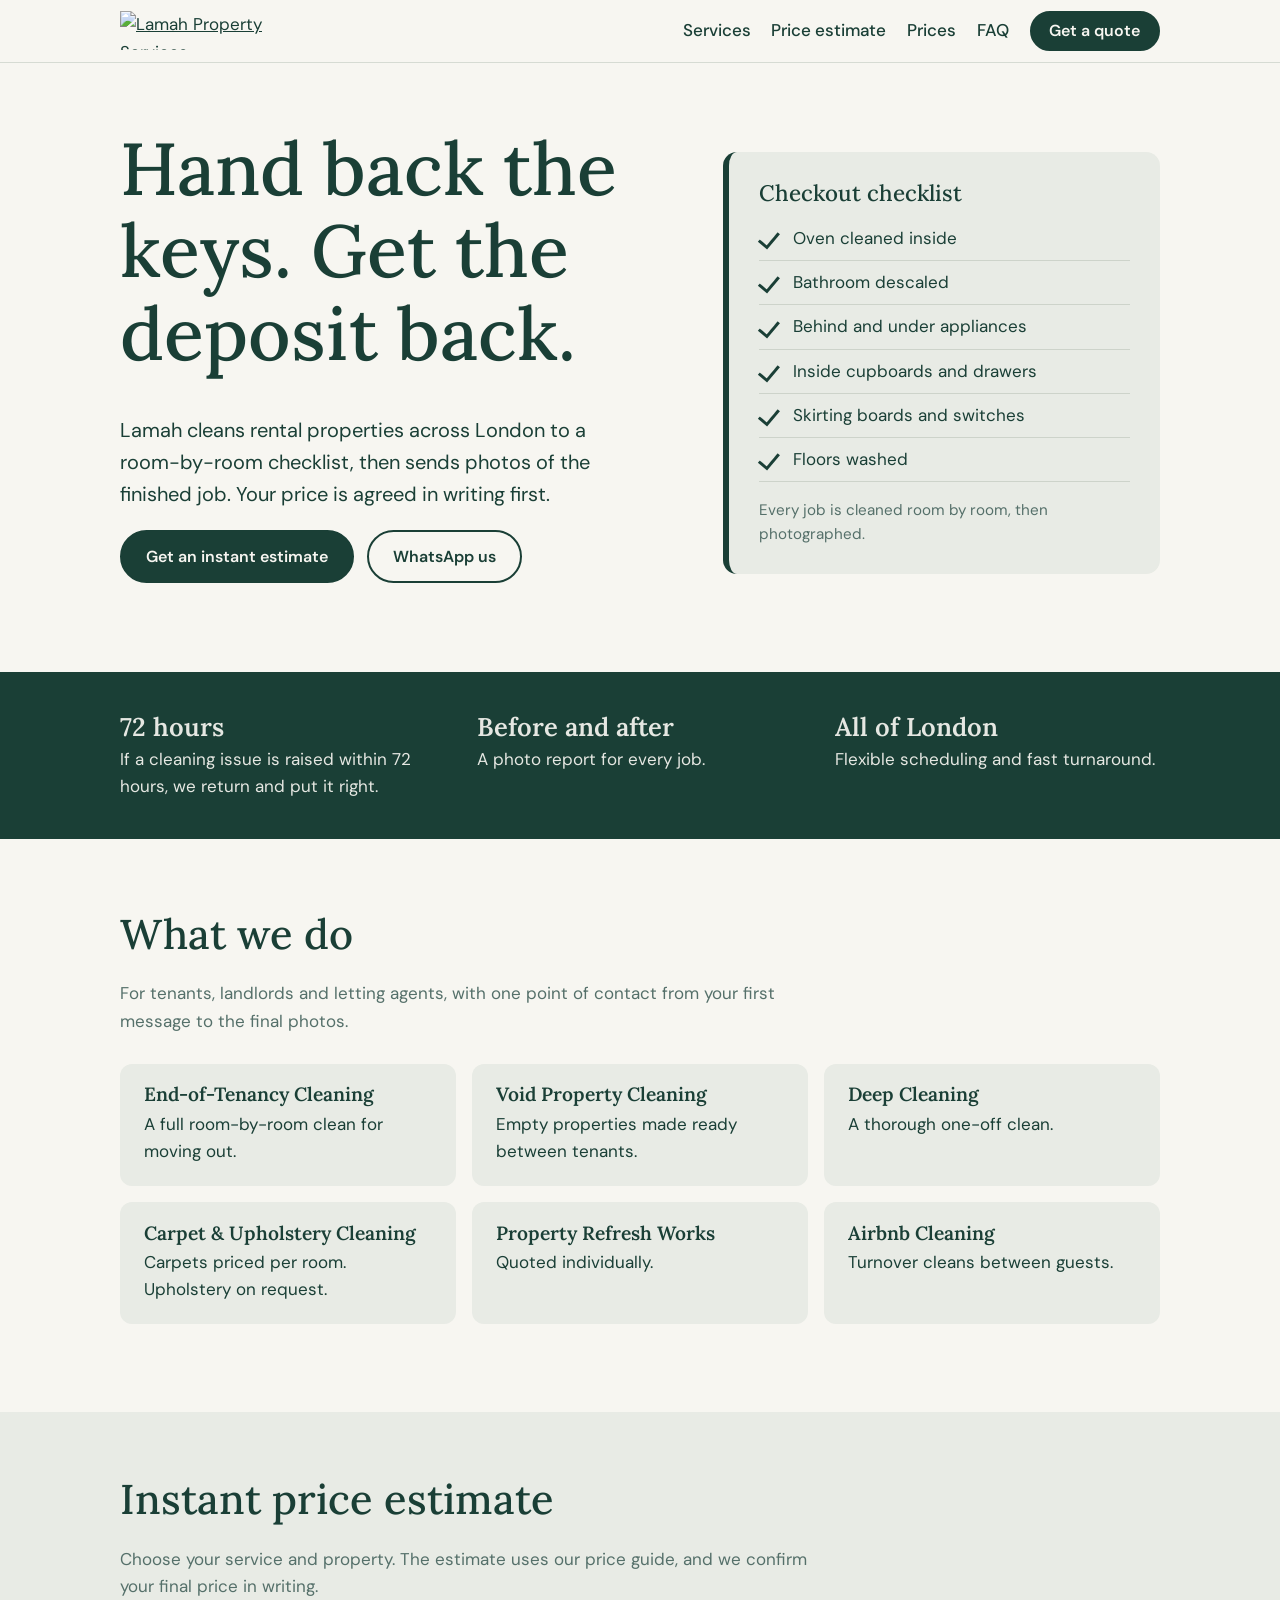
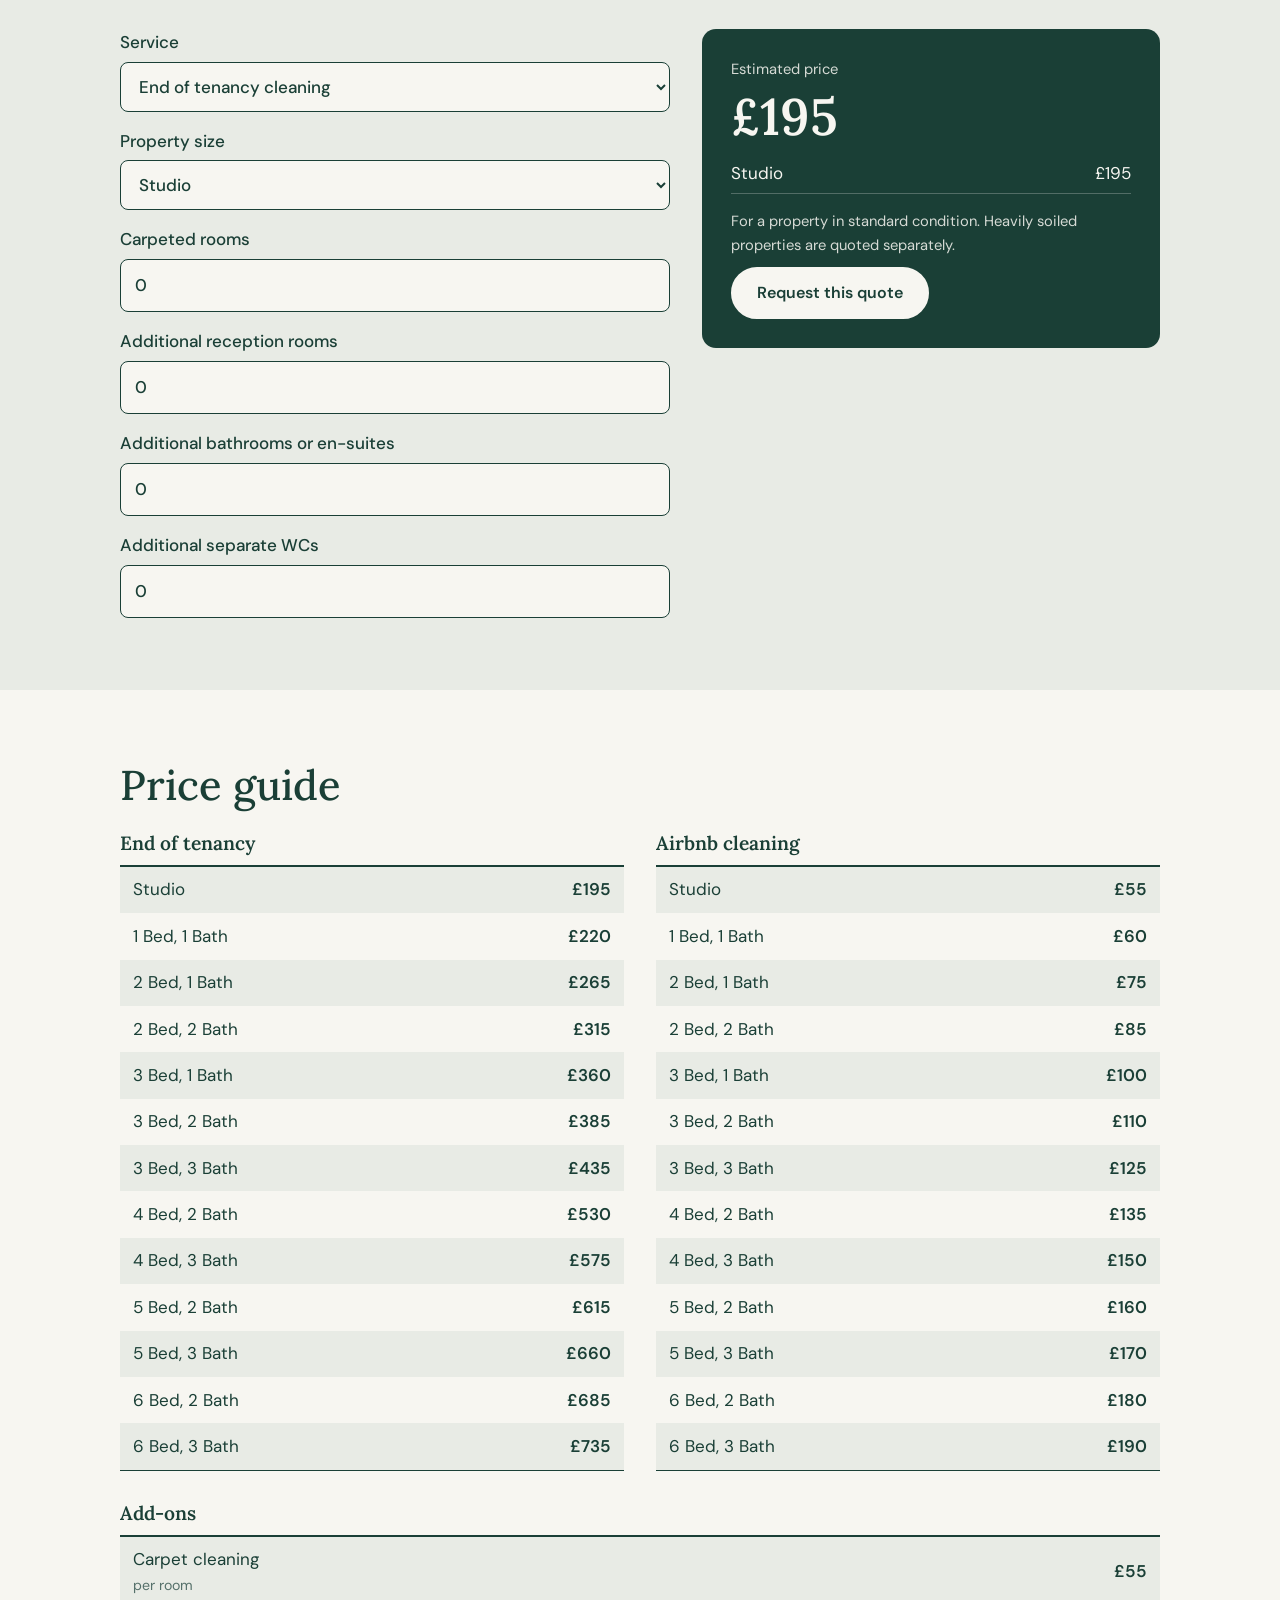
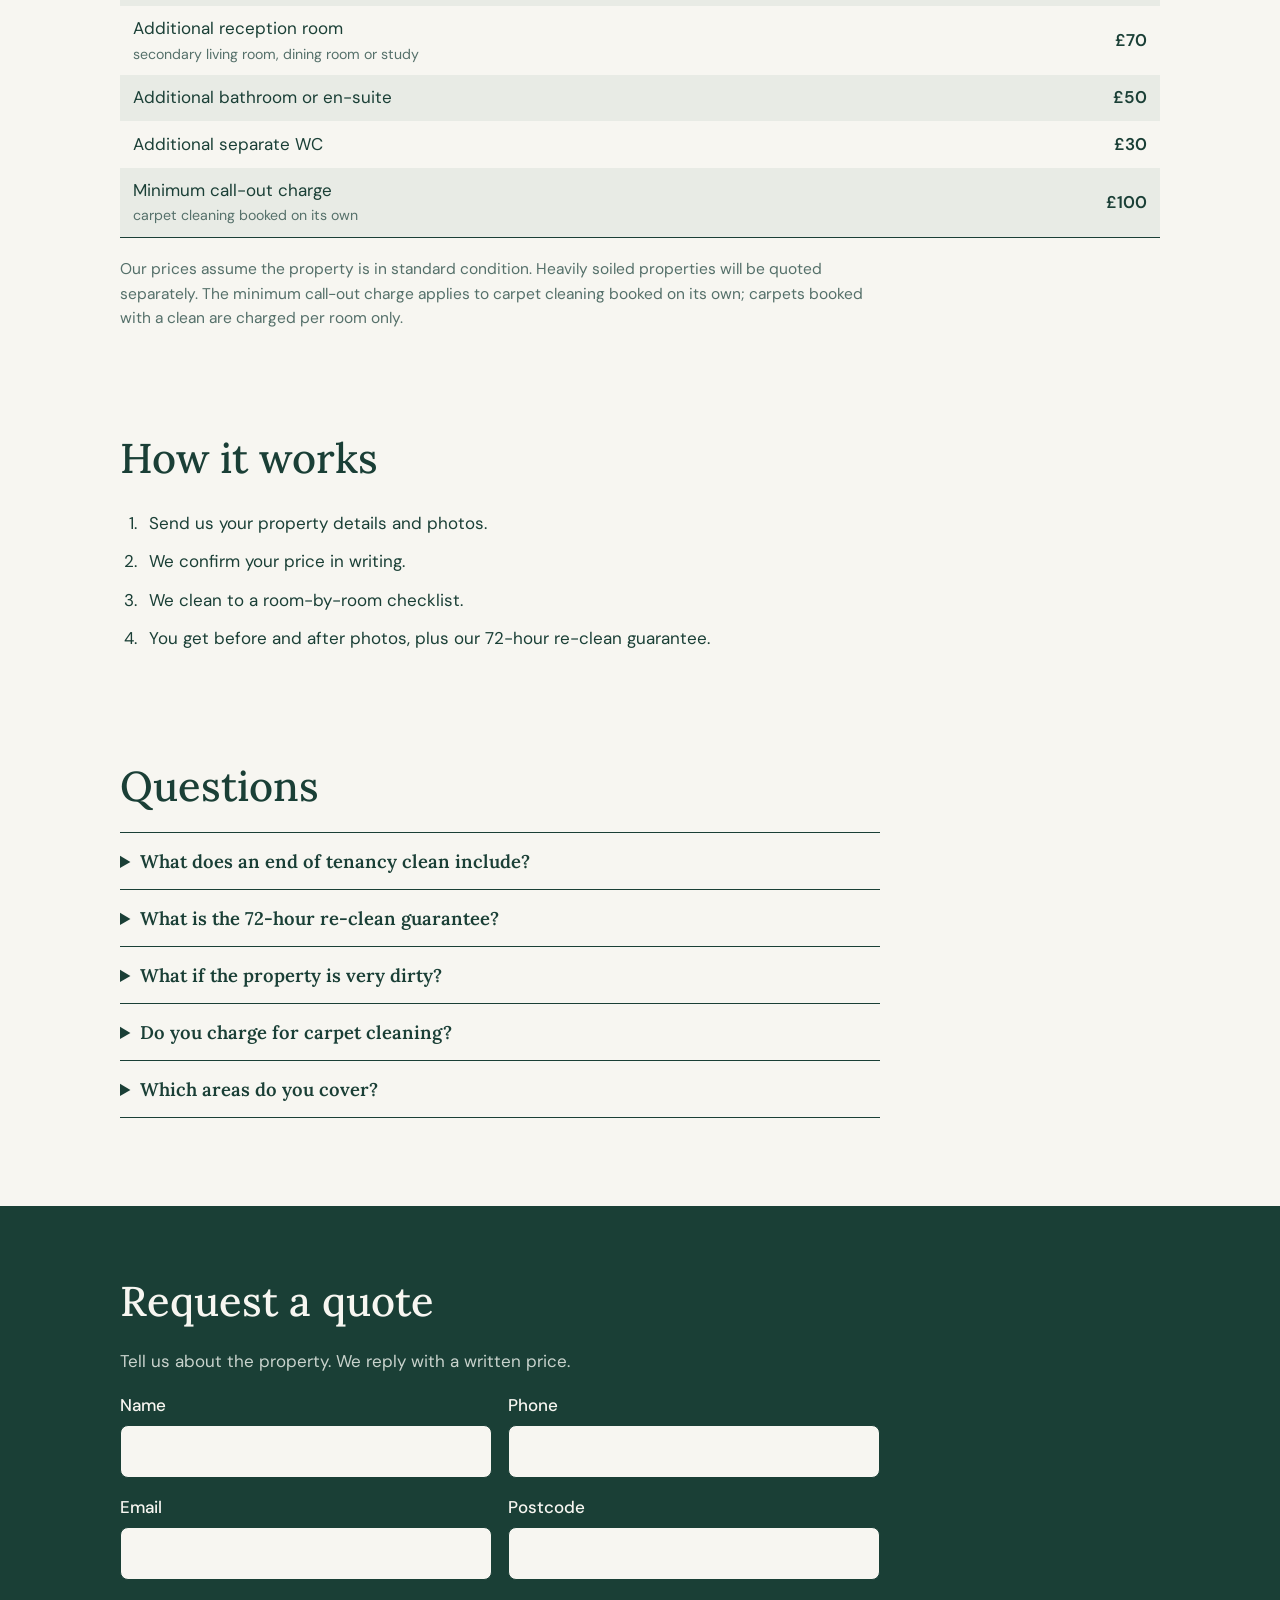
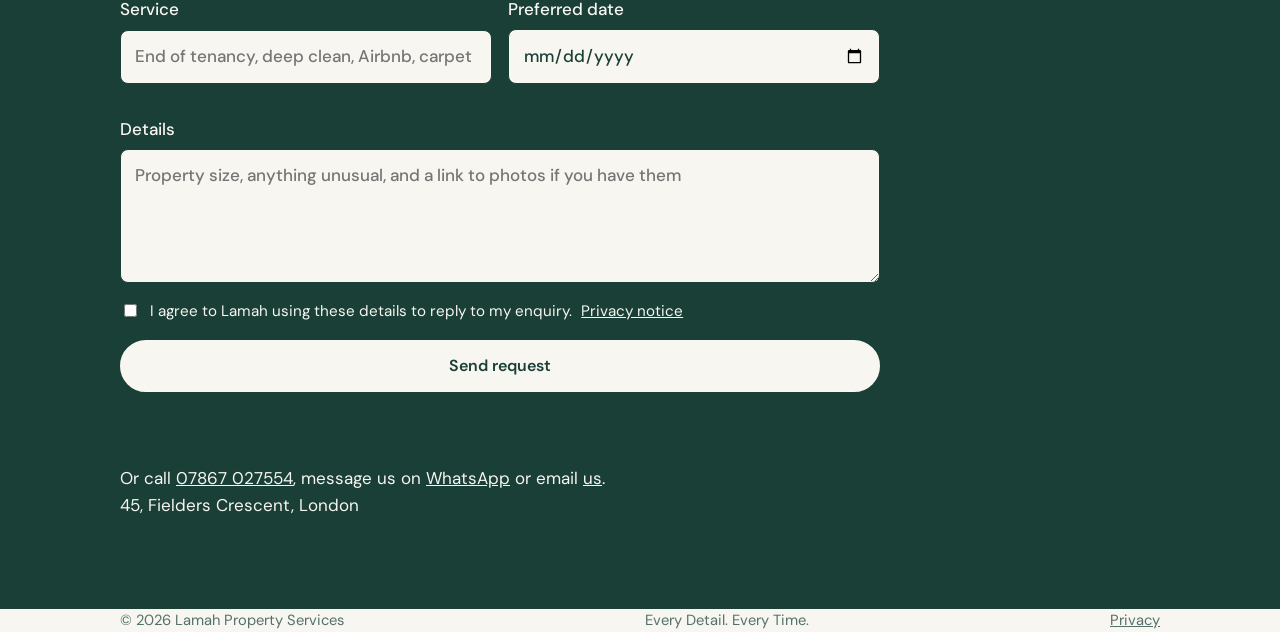
==== index.html @ 09824ab2 "Add files via upload" ====
<!DOCTYPE html>
<html lang="en-GB">
<head>
<meta charset="utf-8">
<meta name="viewport" content="width=device-width, initial-scale=1">
<title>Lamah Property Services | End of tenancy and deep cleaning in London</title>
<meta name="description" content="End of tenancy, deep and Airbnb cleaning across London. Instant price estimate, written quotes, before and after photos and a 72-hour re-clean guarantee.">
<meta property="og:title" content="Lamah Property Services"><meta property="og:description" content="Property cleaning across London for tenants, landlords and letting agents."><meta property="og:type" content="website">
<link rel="icon" href="assets/favicon.svg" type="image/svg+xml">
<link rel="preconnect" href="https://fonts.googleapis.com"><link rel="preconnect" href="https://fonts.gstatic.com" crossorigin>
<link href="https://fonts.googleapis.com/css2?family=DM+Sans:wght@400;500;600&family=Lora:wght@500;600&display=swap" rel="stylesheet">
<link rel="stylesheet" href="style.css">
<script type="application/ld+json">{"@context":"https://schema.org","@type":"HouseCleaningService","name":"Lamah Property Services","telephone":"+447867027554","address":{"@type":"PostalAddress","streetAddress":"45 Fielders Crescent","addressLocality":"London","addressCountry":"GB"},"areaServed":"London","description":"End of tenancy, deep, void property and Airbnb cleaning for tenants, landlords and letting agents."}</script>
</head>
<body>
<header class="top"><div class="in">
  <a href="#top" class="brand"><img src="assets/logo.svg" alt="Lamah Property Services" width="150" height="39"></a>
  <nav aria-label="Main"><a href="#services">Services</a><a href="#estimate">Price estimate</a><a href="#prices">Prices</a><a href="#faq">FAQ</a><a class="btn sm" href="#quote">Get a quote</a></nav>
</div></header>

<main id="top">
<section class="hero in">
  <div>
    <h1>Hand back the keys. Get the deposit back.</h1>
    <p class="lead">Lamah cleans rental properties across London to a room-by-room checklist, then sends photos of the finished job. Your price is agreed in writing first.</p>
    <p class="actions"><a class="btn" href="#estimate">Get an instant estimate</a><a class="btn ghost" href="https://wa.me/447867027554">WhatsApp us</a></p>
  </div>
  <aside class="check" aria-label="Checkout checklist">
    <h2>Checkout checklist</h2>
    <ul><li>Oven cleaned inside</li><li>Bathroom descaled</li><li>Behind and under appliances</li><li>Inside cupboards and drawers</li><li>Skirting boards and switches</li><li>Floors washed</li></ul>
    <p>Every job is cleaned room by room, then photographed.</p>
  </aside>
</section>

<section class="band"><div class="in three">
  <p><strong>72 hours</strong>If a cleaning issue is raised within 72 hours, we return and put it right.</p>
  <p><strong>Before and after</strong>A photo report for every job.</p>
  <p><strong>All of London</strong>Flexible scheduling and fast turnaround.</p>
</div></section>

<section id="services" class="in sec">
  <h2>What we do</h2>
  <p class="intro">For tenants, landlords and letting agents, with one point of contact from your first message to the final photos.</p>
  <ul class="cards">
    <li><h3>End-of-Tenancy Cleaning</h3>A full room-by-room clean for moving out.</li>
    <li><h3>Void Property Cleaning</h3>Empty properties made ready between tenants.</li>
    <li><h3>Deep Cleaning</h3>A thorough one-off clean.</li>
    <li><h3>Carpet &amp; Upholstery Cleaning</h3>Carpets priced per room. Upholstery on request.</li>
    <li><h3>Property Refresh Works</h3>Quoted individually.</li>
    <li><h3>Airbnb Cleaning</h3>Turnover cleans between guests.</li>
  </ul>
</section>

<section id="estimate" class="est"><div class="in sec">
  <h2>Instant price estimate</h2>
  <p class="intro">Choose your service and property. The estimate uses our price guide, and we confirm your final price in writing.</p>
  <div class="est-grid">
    <form id="calc" aria-label="Price estimate">
      <label>Service<select id="svc"><option value="eot">End of tenancy cleaning</option><option value="abnb">Airbnb cleaning</option><option value="carpet">Carpet cleaning only</option></select></label>
      <label id="sizeWrap">Property size<select id="size"></select></label>
      <label>Carpeted rooms<input id="carpets" type="number" min="0" value="0"></label>
      <label>Additional reception rooms<input id="recep" type="number" min="0" value="0"></label>
      <label>Additional bathrooms or en-suites<input id="baths" type="number" min="0" value="0"></label>
      <label>Additional separate WCs<input id="wcs" type="number" min="0" value="0"></label>
    </form>
    <div class="result" aria-live="polite">
      <p class="small">Estimated price</p><p class="big" id="total">£0</p>
      <ul id="lines"></ul>
      <p class="small">For a property in standard condition. Heavily soiled properties are quoted separately.</p>
      <a class="btn light" href="#quote" id="useEst">Request this quote</a>
    </div>
  </div>
</div></section>

<section id="prices" class="in sec">
  <h2>Price guide</h2>
  <div class="tables"><div><h3>End of tenancy</h3><table id="eot"></table></div><div><h3>Airbnb cleaning</h3><table id="abnb"></table></div></div>
  <h3>Add-ons</h3><table id="addons"></table>
  <p class="note">Our prices assume the property is in standard condition. Heavily soiled properties will be quoted separately. The minimum call-out charge applies to carpet cleaning booked on its own; carpets booked with a clean are charged per room only.</p>
</section>

<section id="how" class="in sec">
  <h2>How it works</h2>
  <ol class="steps"><li>Send us your property details and photos.</li><li>We confirm your price in writing.</li><li>We clean to a room-by-room checklist.</li><li>You get before and after photos, plus our 72-hour re-clean guarantee.</li></ol>
</section>

<section id="faq" class="in sec">
  <h2>Questions</h2>
  <details><summary>What does an end of tenancy clean include?</summary><p>Kitchen (oven inside, hob, extractor, cupboards, behind and under appliances), bathrooms descaled and scrubbed, living areas and bedrooms (skirting boards, switches, inside window sills and frames, wardrobes), hallways and floors. Carpet cleaning is a separate service.</p></details>
  <details><summary>What is the 72-hour re-clean guarantee?</summary><p>If a cleaning issue is raised within 72 hours of your clean, we return to put it right.</p></details>
  <details><summary>What if the property is very dirty?</summary><p>Our prices assume standard condition. Heavily soiled properties are quoted separately. Send photos with your enquiry and we can usually tell you upfront.</p></details>
  <details><summary>Do you charge for carpet cleaning?</summary><p>Yes, as an add-on at £55 per room. Carpet cleaning booked on its own has a £100 minimum call-out charge.</p></details>
  <details><summary>Which areas do you cover?</summary><p>All of London.</p></details>
</section>

<section id="quote" class="quote"><div class="in sec">
  <h2>Request a quote</h2>
  <p class="intro">Tell us about the property. We reply with a written price.</p>
  <form id="qform" novalidate>
    <input type="text" name="_gotcha" tabindex="-1" autocomplete="off" class="hp" aria-hidden="true">
    <div class="grid2">
      <label>Name<input name="name" required autocomplete="name"></label>
      <label>Phone<input name="phone" type="tel" required autocomplete="tel"></label>
      <label>Email<input name="email" type="email" required autocomplete="email"></label>
      <label>Postcode<input name="postcode" required autocomplete="postal-code"></label>
      <label>Service<input name="service" id="fService" placeholder="End of tenancy, deep clean, Airbnb, carpet"></label>
      <label>Preferred date<input name="date" type="date"></label>
    </div>
    <label>Details<textarea name="details" id="fDetails" rows="4" placeholder="Property size, anything unusual, and a link to photos if you have them"></textarea></label>
    <label class="consent"><input type="checkbox" name="consent" required> I agree to Lamah using these details to reply to my enquiry. <a href="privacy.html">Privacy notice</a></label>
    <button class="btn light" type="submit">Send request</button>
    <p id="status" role="status"></p>
  </form>
  <p class="direct">Or call <a href="tel:+447867027554">07867 027554</a>, message us on <a href="https://wa.me/447867027554">WhatsApp</a> or email <a data-mail="Quote request">us</a>.<br>45, Fielders Crescent, London</p>
</div></section>
</main>

<footer class="in"><span>&copy; 2026 Lamah Property Services</span><span>Every Detail. Every Time.</span><a href="privacy.html">Privacy</a></footer>
<div class="mbar"><a href="tel:+447867027554">Call</a><a href="https://wa.me/447867027554">WhatsApp</a><a href="#quote">Quote</a></div>
<script src="script.js"></script>
</body>
</html>
---- style.css ----
:root{--g:#1A3F36;--c:#F7F6F1;--t:#E8EBE5;--m:#55706A}
*{box-sizing:border-box}html{scroll-behavior:smooth;scroll-padding-top:84px}
body{margin:0;background:var(--c);color:var(--g);font:400 1.0625rem/1.6 "DM Sans",system-ui,sans-serif;padding-bottom:env(safe-area-inset-bottom)}
h1,h2,h3{font-family:Lora,Georgia,serif;font-weight:500;line-height:1.12;margin:0 0 .55em}
h1{font-size:clamp(2.6rem,7vw,4.6rem);max-width:13ch}h2{font-size:clamp(1.8rem,4vw,2.6rem)}h3{font-size:1.2rem;font-weight:600}
a{color:inherit}:focus-visible{outline:3px solid var(--g);outline-offset:3px}
.in{max-width:1080px;margin:0 auto;padding:0 1.25rem}.sec{padding-top:4.5rem;padding-bottom:1rem}
.top{position:sticky;top:0;z-index:5;background:rgba(247,246,241,.94);backdrop-filter:blur(8px);border-bottom:1px solid #d6dbd3}
.top .in{display:flex;align-items:center;justify-content:space-between;gap:1rem;padding-top:.7rem;padding-bottom:.7rem}
.brand img{display:block;height:auto}nav{display:flex;align-items:center;gap:1.3rem;font-weight:500}nav a{text-decoration:none}nav a:not(.btn):hover{text-decoration:underline}
.btn{display:inline-block;padding:.85rem 1.5rem;border-radius:999px;background:var(--g);color:var(--c);text-decoration:none;font:600 1rem "DM Sans",sans-serif;border:2px solid var(--g);cursor:pointer}
.btn.sm{padding:.45rem 1.1rem}.btn.ghost{background:transparent;color:var(--g)}.btn.light{background:var(--c);color:var(--g);border-color:var(--c)}.btn:hover{opacity:.88}
.actions{display:flex;gap:.8rem;flex-wrap:wrap}
.hero{display:grid;grid-template-columns:1.25fr 1fr;gap:3.5rem;align-items:center;padding-top:4rem;padding-bottom:4.5rem}
.lead{font-size:1.25rem;max-width:36ch}
.check{background:var(--t);border-radius:14px;padding:1.7rem 1.9rem;border-left:6px solid var(--g)}
.check h2{font-size:1.4rem}.check ul{list-style:none;margin:0 0 1rem;padding:0}
.check li{position:relative;padding:.5rem 0 .5rem 2.1rem;border-bottom:1px solid #cdd3ca}
.check li::before{content:"";position:absolute;left:.25rem;top:.7rem;width:.55rem;height:1.05rem;border:solid var(--g);border-width:0 3px 3px 0;transform:rotate(40deg);opacity:0;animation:tk .35s forwards}
.check li:nth-child(1)::before{animation-delay:.5s}.check li:nth-child(2)::before{animation-delay:.9s}.check li:nth-child(3)::before{animation-delay:1.3s}.check li:nth-child(4)::before{animation-delay:1.7s}.check li:nth-child(5)::before{animation-delay:2.1s}.check li:nth-child(6)::before{animation-delay:2.5s}
@keyframes tk{to{opacity:1}}
.check p{margin:0;color:var(--m);font-size:.95rem}
.band{background:var(--g);color:var(--c)}.three{display:grid;grid-template-columns:repeat(3,1fr);gap:2rem;padding-top:2.4rem;padding-bottom:2.4rem}
.three p{margin:0;opacity:.92}.three strong{display:block;font:600 1.6rem Lora,serif;margin-bottom:.2rem;opacity:1}
.intro{max-width:60ch;color:var(--m)}
.cards{list-style:none;margin:1.8rem 0 0;padding:0;display:grid;grid-template-columns:repeat(auto-fit,minmax(300px,1fr));gap:1rem}
.cards li{background:var(--t);padding:1.3rem 1.5rem;border-radius:12px}.cards h3{margin-bottom:.3rem}
.est{background:var(--t);margin-top:4.5rem}.est .sec{padding-bottom:4.5rem;padding-top:4rem}
.est-grid{display:grid;grid-template-columns:1.2fr 1fr;gap:2rem;margin-top:1.8rem}
#calc{display:grid;gap:1rem}label{display:grid;gap:.35rem;font-weight:500}
select,input:not([type=checkbox]),textarea{font:inherit;padding:.75rem .9rem;border:1.5px solid var(--g);border-radius:8px;background:var(--c);color:var(--g);width:100%}
.result{background:var(--g);color:var(--c);border-radius:14px;padding:1.8rem;align-self:start}
.result .small{font-size:.92rem;opacity:.85;margin:0 0 .6rem}.big{font:600 3.2rem/1 Lora,serif;margin:0 0 .8rem}
#lines{list-style:none;padding:0;margin:0 0 1rem}#lines li{display:flex;justify-content:space-between;padding:.35rem 0;border-bottom:1px solid rgba(247,246,241,.25)}
.tables{display:grid;grid-template-columns:1fr 1fr;gap:2rem;margin:1.5rem 0 2rem}
table{width:100%;border-collapse:collapse;border-top:2px solid var(--g);border-bottom:1px solid var(--g)}
td{padding:.6rem .8rem}td:last-child{text-align:right;font-weight:600}tr:nth-child(odd){background:var(--t)}td small{display:block;color:var(--m);font-weight:400}
.note{color:var(--m);max-width:70ch;margin-top:1.2rem;font-size:.97rem}
.steps{padding-left:1.4rem;max-width:60ch}.steps li{padding:.35rem 0 .35rem .4rem}
details{border-top:1px solid var(--g);padding:1rem 0;max-width:760px}details:last-of-type{border-bottom:1px solid var(--g)}
summary{font:600 1.15rem Lora,serif;cursor:pointer}details p{margin:.7rem 0 0;color:var(--m)}
.quote{background:var(--g);color:var(--c);margin-top:4.5rem}.quote .sec{padding-bottom:4.5rem}.quote .intro{color:#c9d3cd}
.grid2{display:grid;grid-template-columns:1fr 1fr;gap:1rem;margin-bottom:1rem}.quote form{display:grid;gap:1rem;max-width:760px}
.quote select,.quote input:not([type=checkbox]),.quote textarea{background:var(--c)}
.consent{display:flex;gap:.6rem;align-items:flex-start;font-weight:400;font-size:.95rem}.consent input{width:auto;margin-top:.3rem}
.hp{position:absolute;left:-9999px}#status{margin:0;min-height:1.5em}.direct{margin-top:2rem}
footer{display:flex;justify-content:space-between;gap:1rem;flex-wrap:wrap;padding-top:1.5rem;padding-bottom:5rem;color:var(--m);font-size:.92rem}
.mbar{display:none}
@media(max-width:800px){.hero,.est-grid,.tables,.three,.grid2{grid-template-columns:1fr}.hero{gap:2rem;padding-top:2.5rem}nav a:not(.btn){display:none}
.mbar{display:grid;grid-template-columns:repeat(3,1fr);position:fixed;bottom:0;left:0;right:0;background:var(--g);z-index:6}.mbar a{color:var(--c);text-align:center;padding:.9rem;text-decoration:none;font-weight:600;border-left:1px solid rgba(247,246,241,.3)}}
@media(prefers-reduced-motion:reduce){html{scroll-behavior:auto}.check li::before{animation:none;opacity:1}}
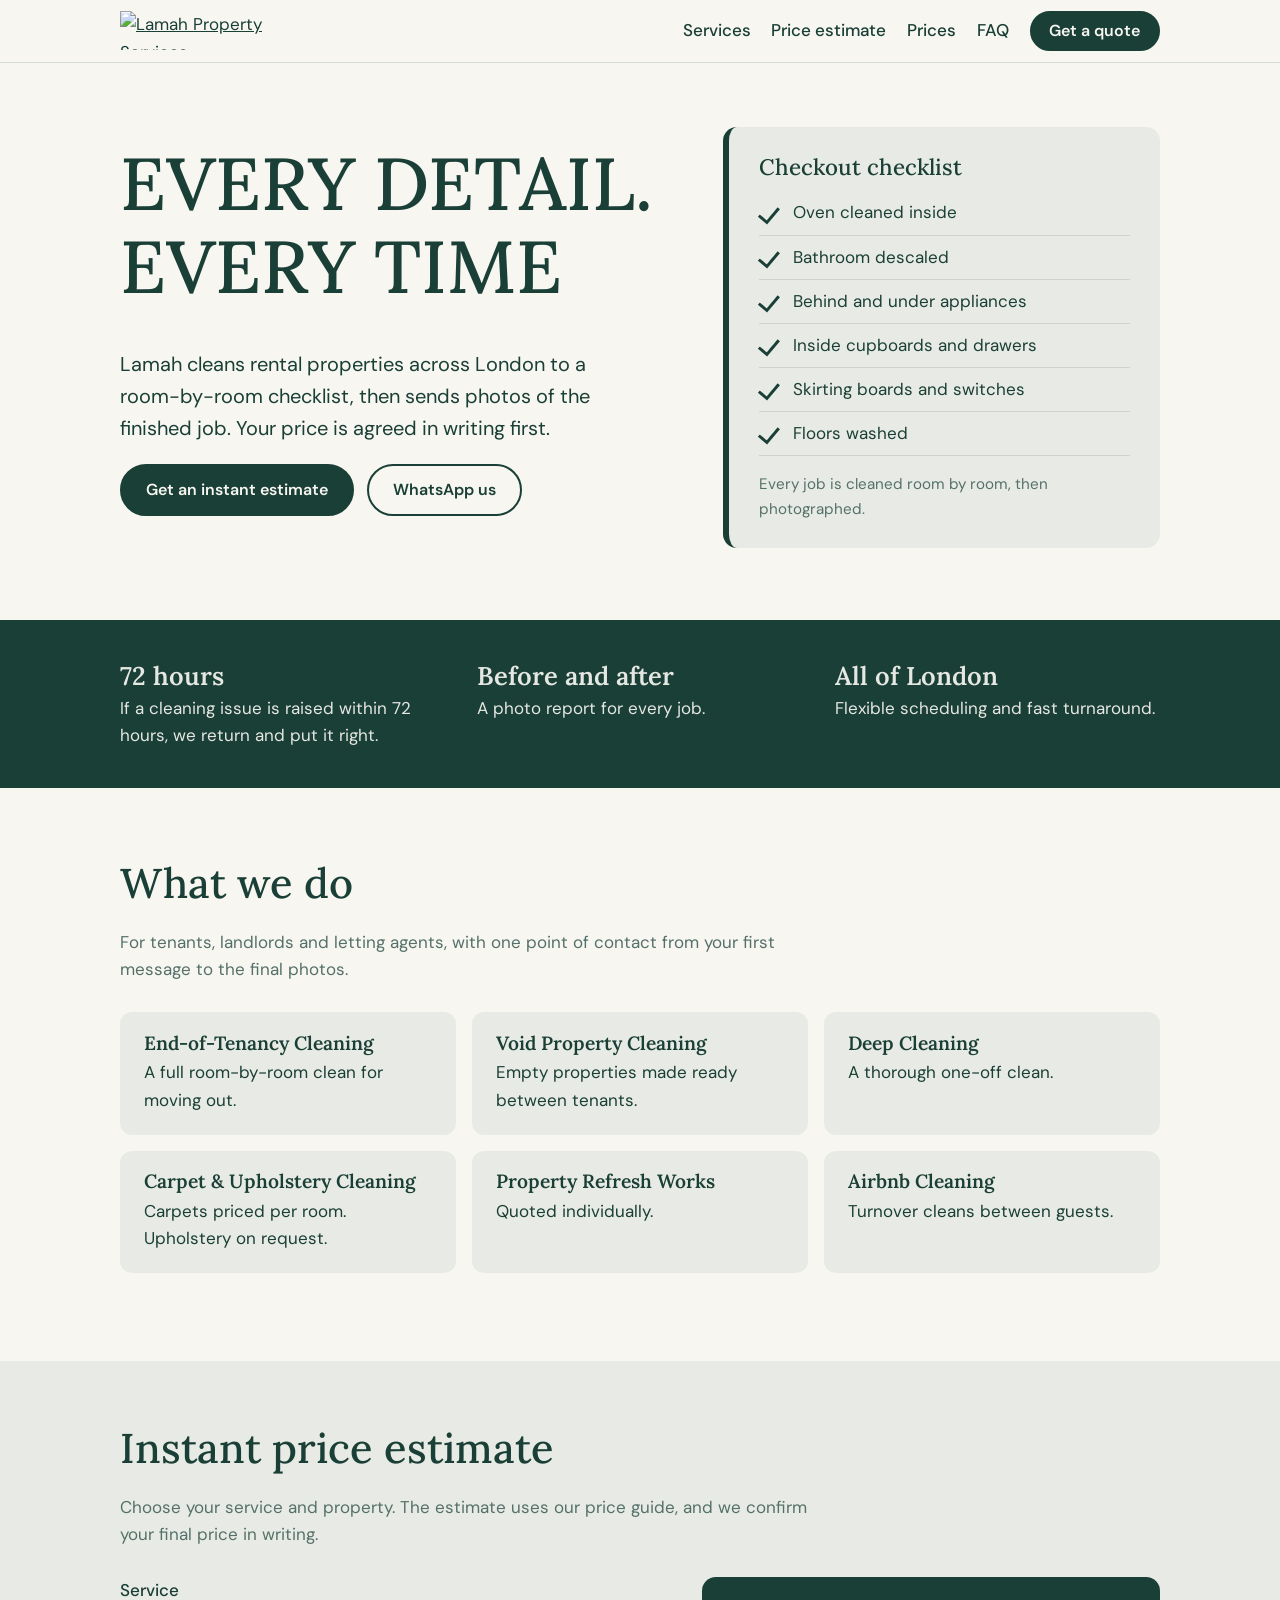
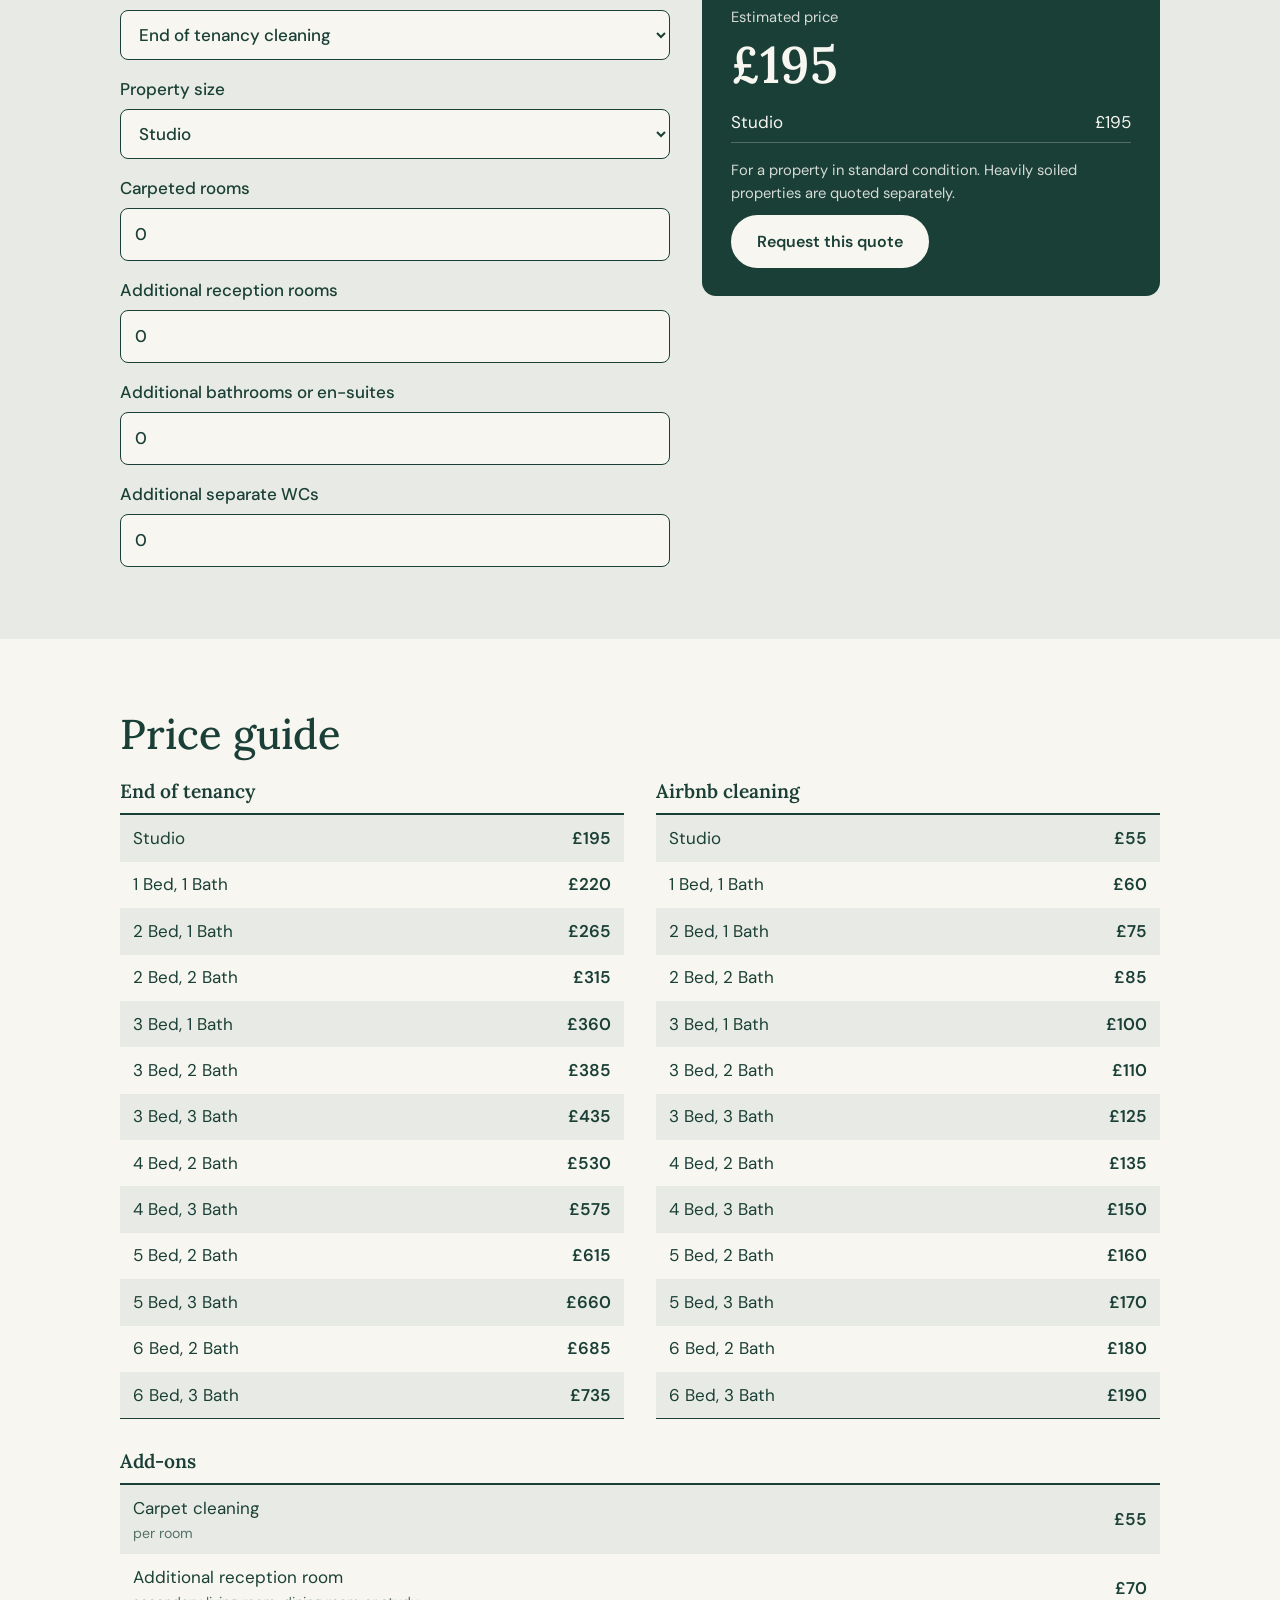
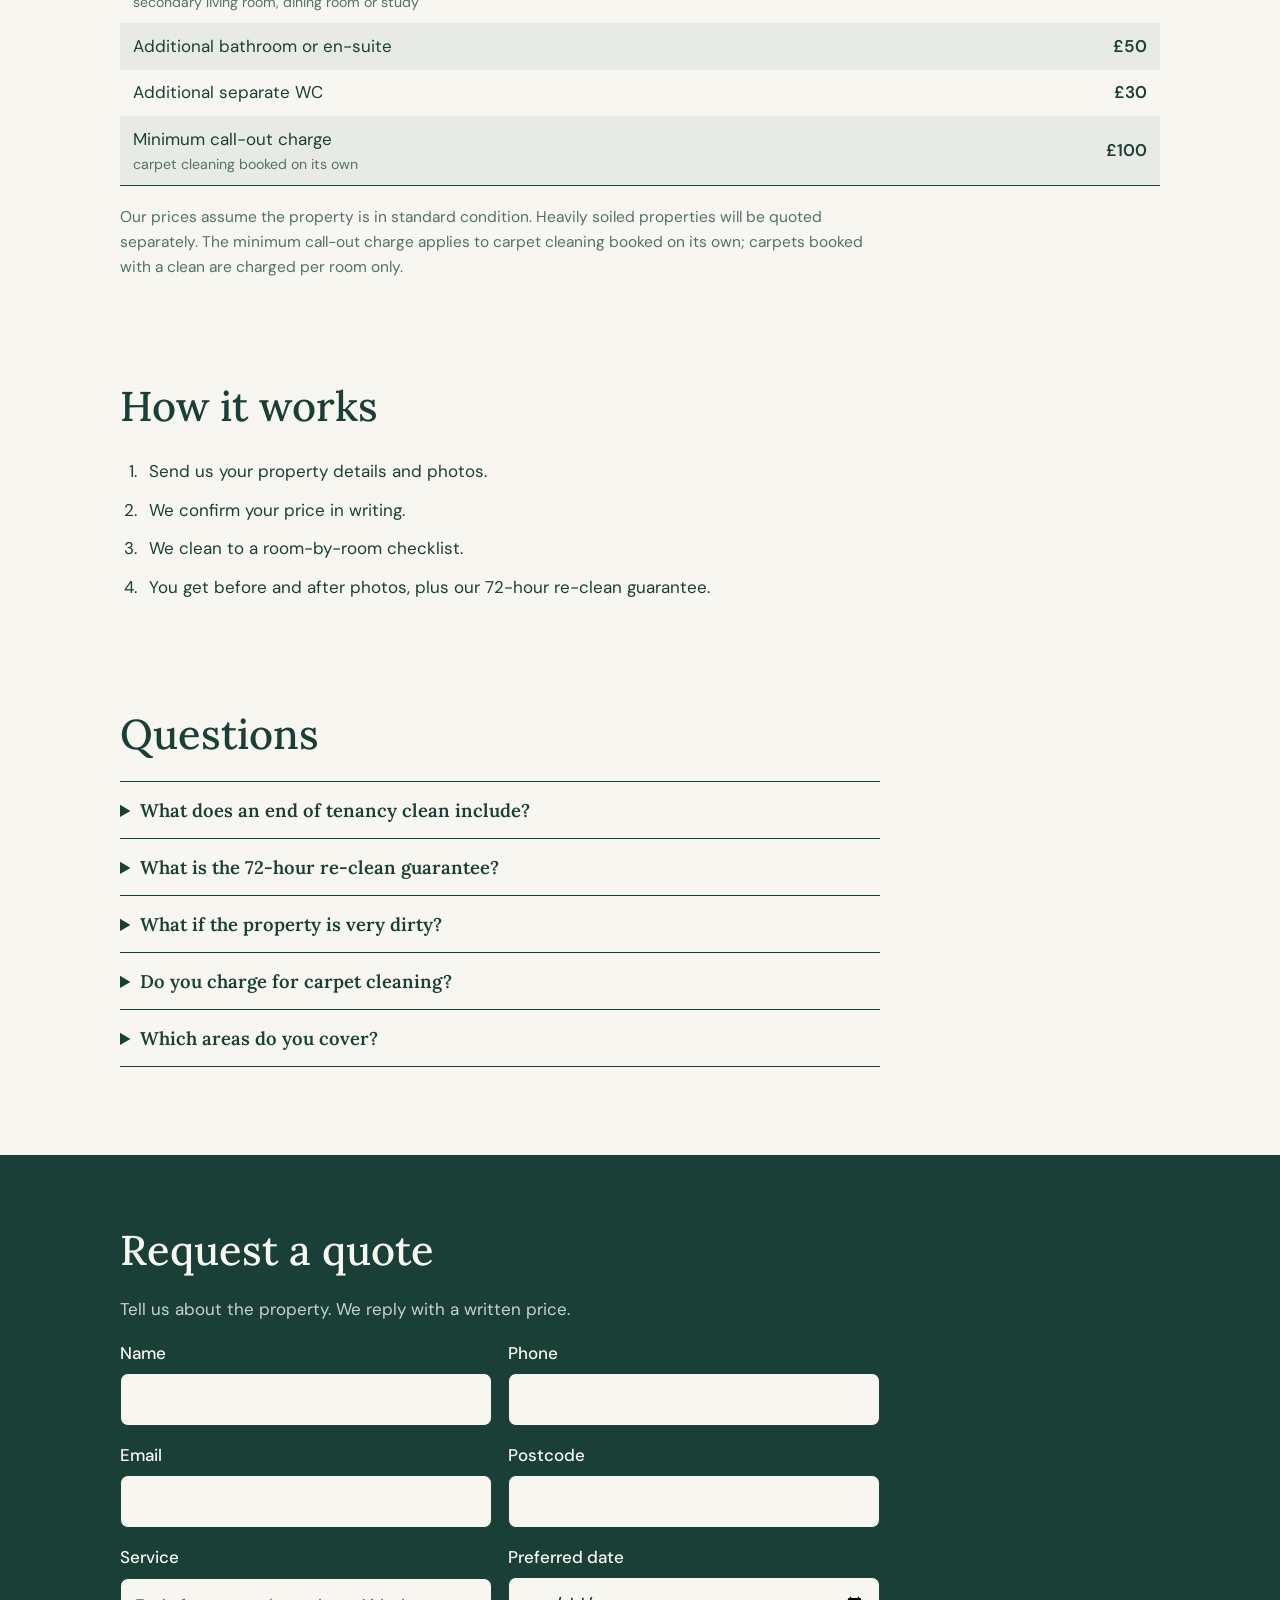
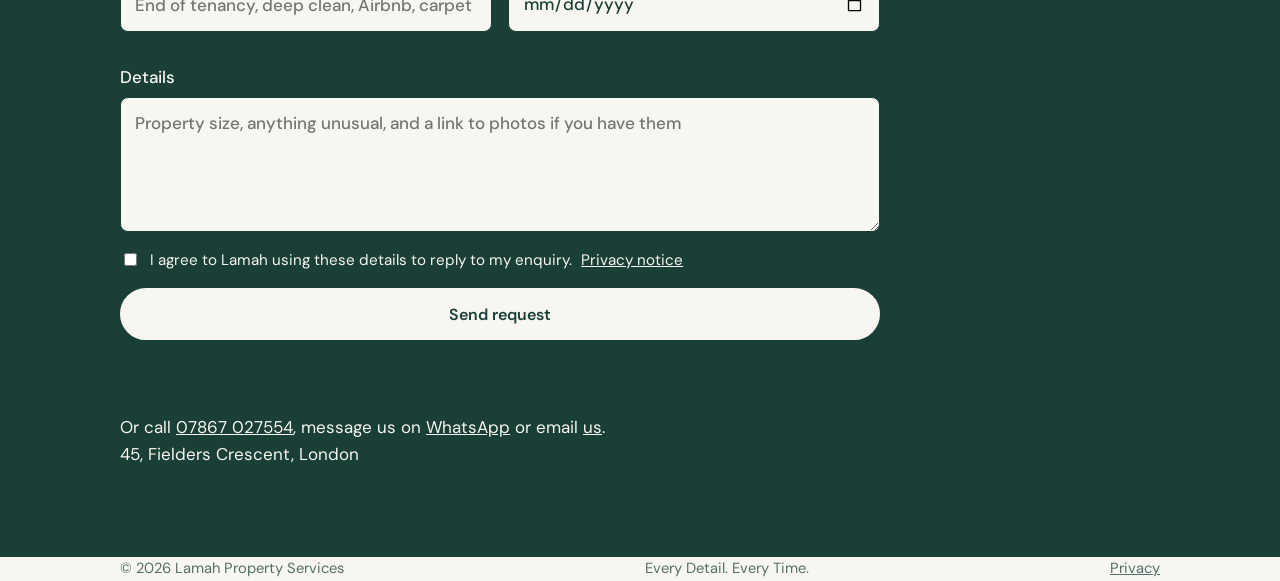
==== commit 0d0fe988: "Update index.html" ====
--- a/index.html
+++ b/index.html
@@ -6,7 +6,7 @@
 <title>Lamah Property Services | End of tenancy and deep cleaning in London</title>
 <meta name="description" content="End of tenancy, deep and Airbnb cleaning across London. Instant price estimate, written quotes, before and after photos and a 72-hour re-clean guarantee.">
 <meta property="og:title" content="Lamah Property Services"><meta property="og:description" content="Property cleaning across London for tenants, landlords and letting agents."><meta property="og:type" content="website">
-<link rel="icon" href="assets/favicon.svg" type="image/svg+xml">
+<link rel="icon" href="assets/logo.svg" type="image/svg+xml">
 <link rel="preconnect" href="https://fonts.googleapis.com"><link rel="preconnect" href="https://fonts.gstatic.com" crossorigin>
 <link href="https://fonts.googleapis.com/css2?family=DM+Sans:wght@400;500;600&family=Lora:wght@500;600&display=swap" rel="stylesheet">
 <link rel="stylesheet" href="style.css">
@@ -21,7 +21,7 @@
 <main id="top">
 <section class="hero in">
   <div>
-    <h1>Hand back the keys. Get the deposit back.</h1>
+    <h1>EVERY DETAIL. EVERY TIME</h1>
     <p class="lead">Lamah cleans rental properties across London to a room-by-room checklist, then sends photos of the finished job. Your price is agreed in writing first.</p>
     <p class="actions"><a class="btn" href="#estimate">Get an instant estimate</a><a class="btn ghost" href="https://wa.me/447867027554">WhatsApp us</a></p>
   </div>
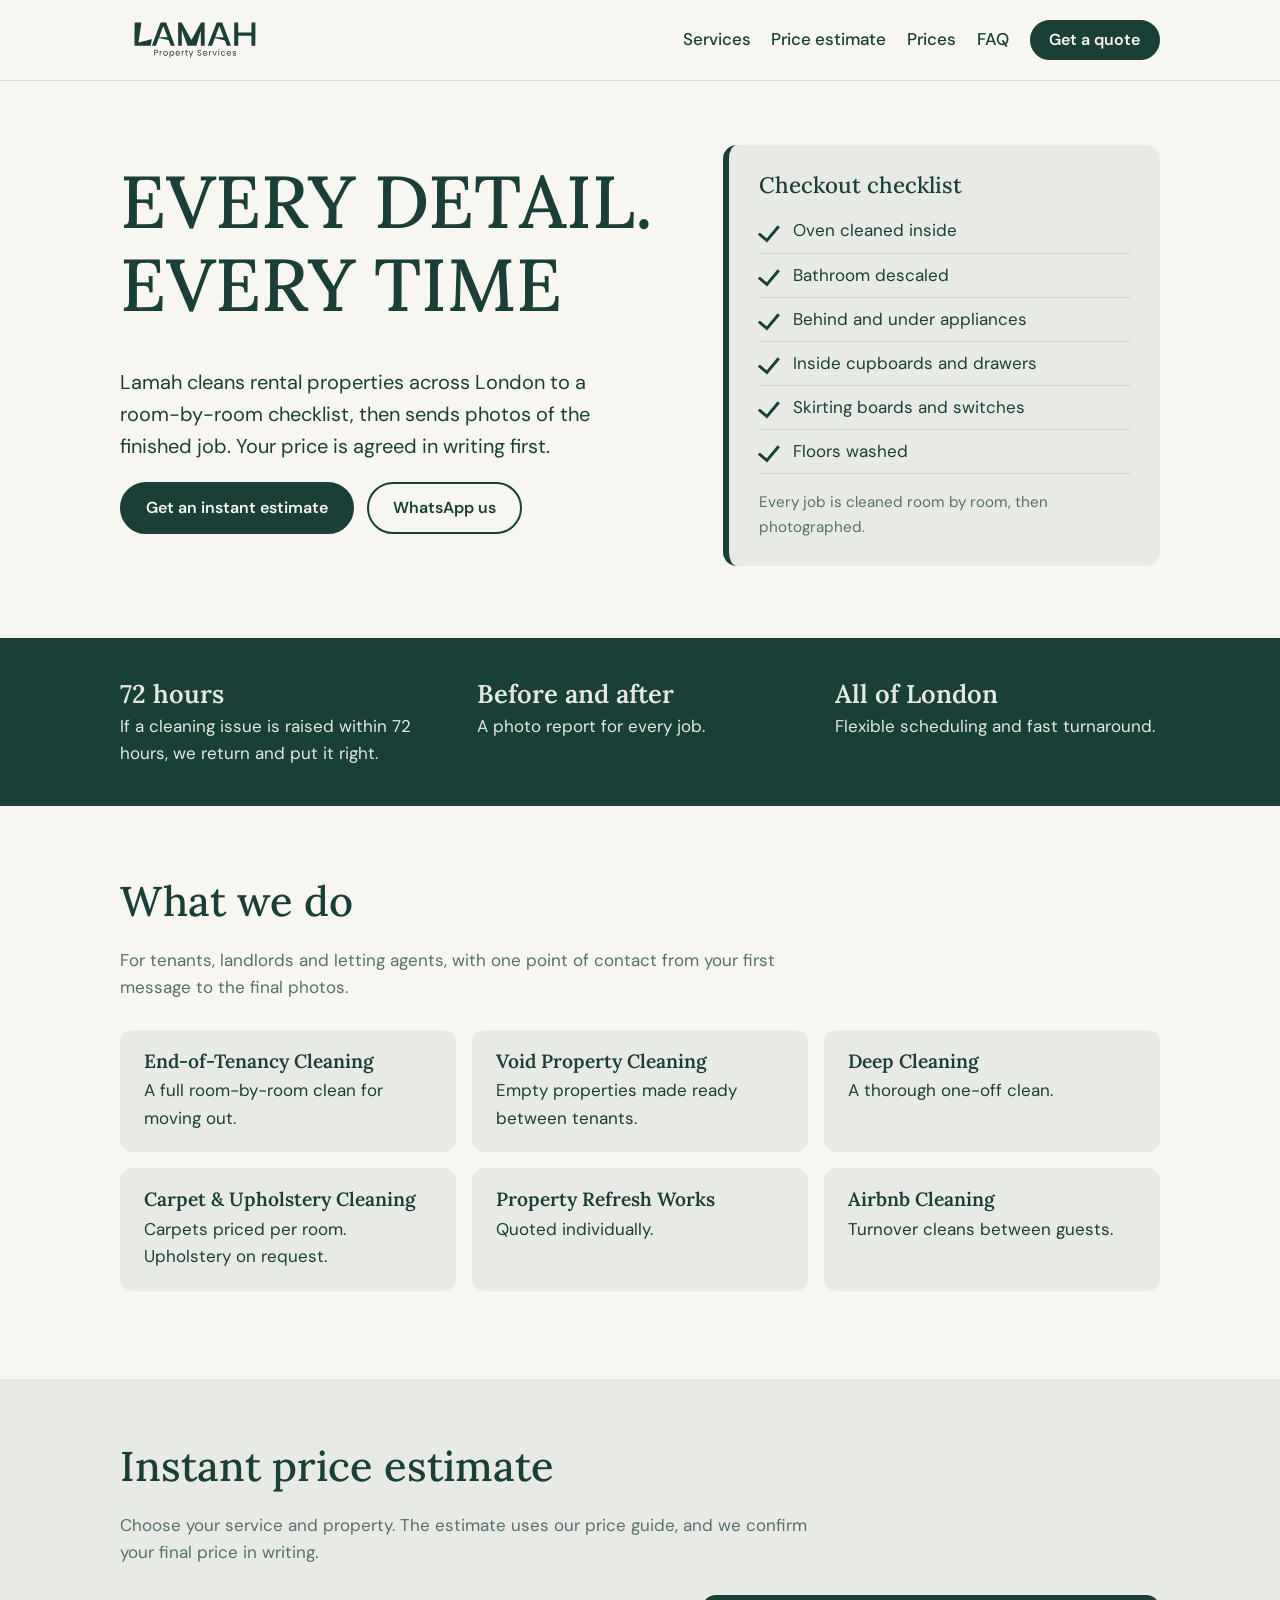
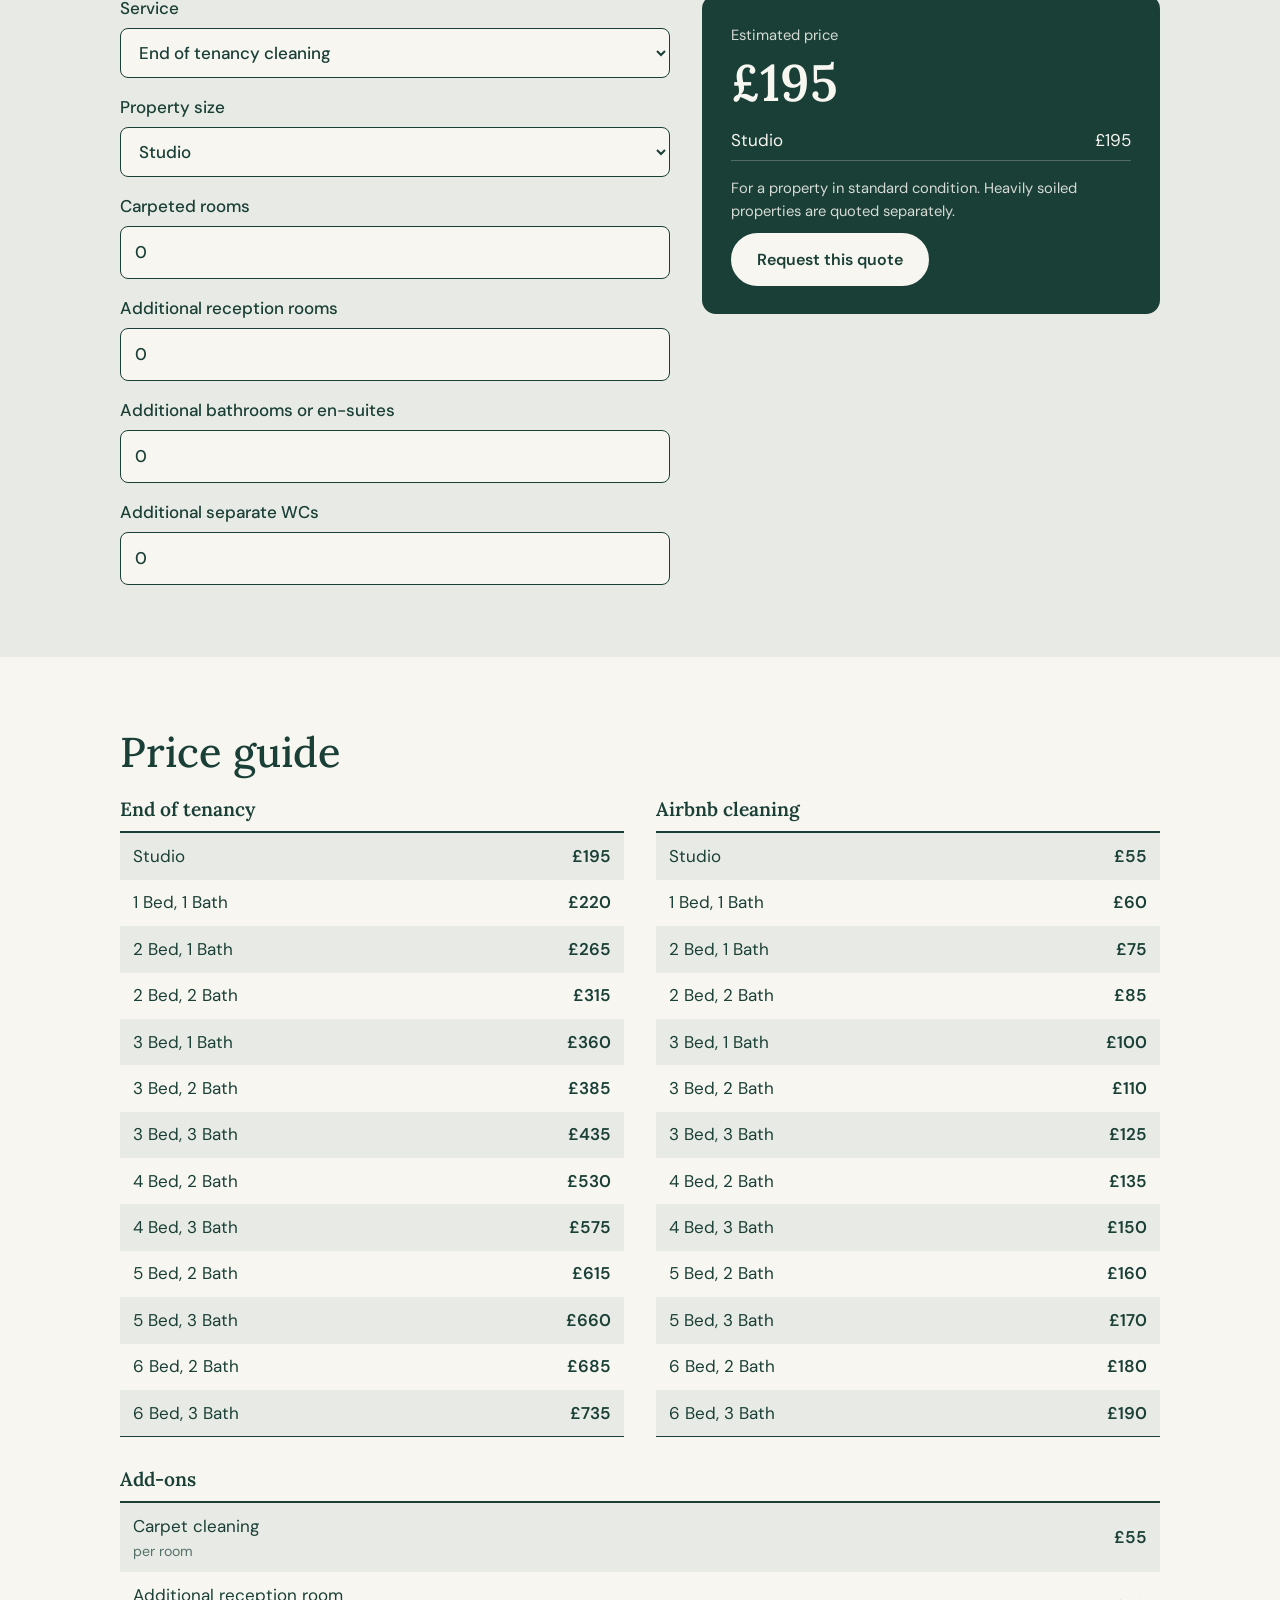
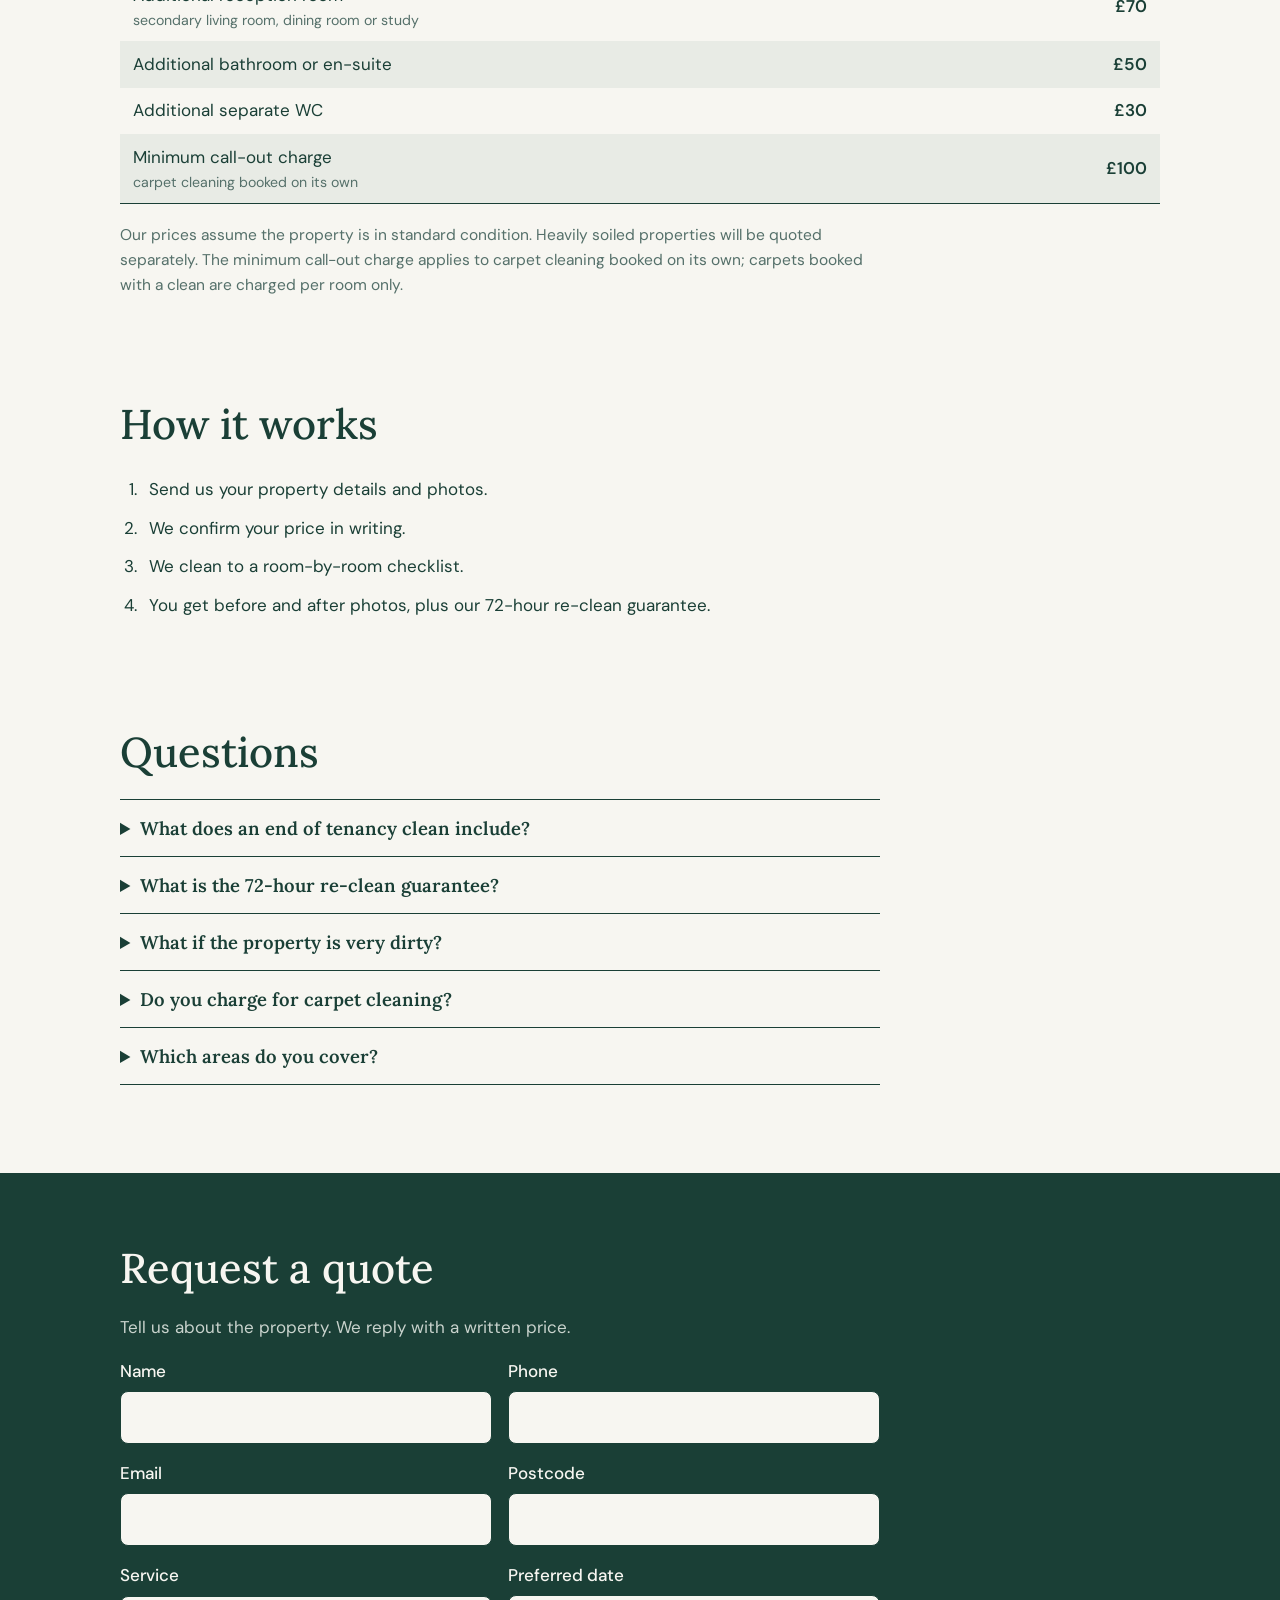
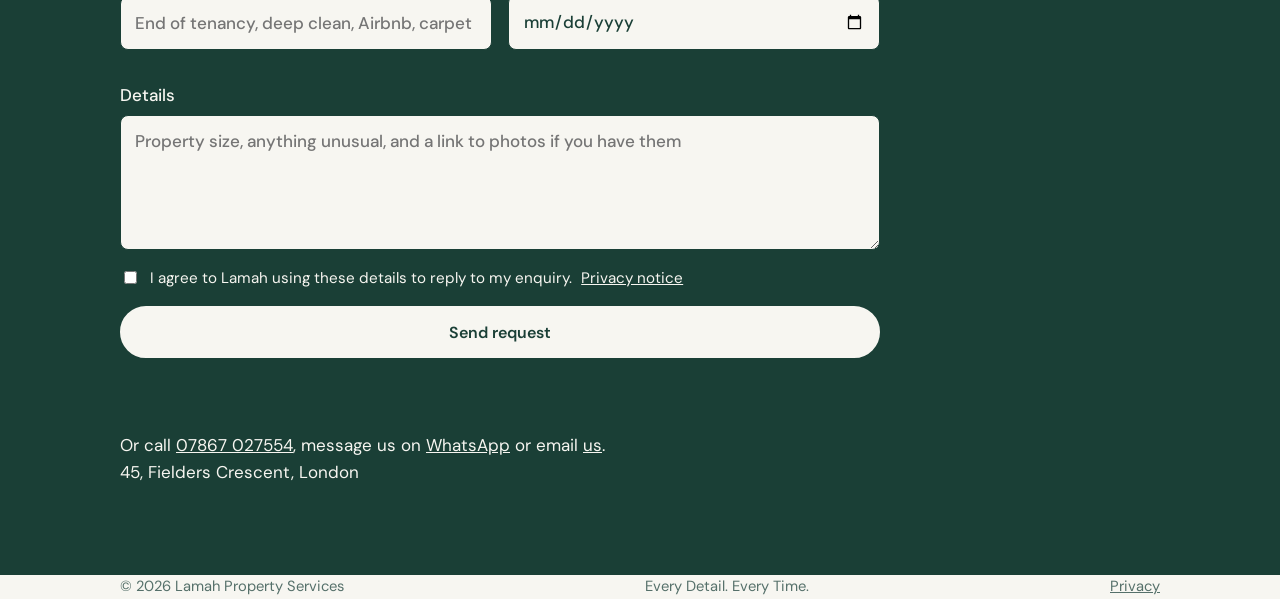
==== commit f251bcec: "Update index.html" ====
--- a/index.html
+++ b/index.html
@@ -6,7 +6,7 @@
 <title>Lamah Property Services | End of tenancy and deep cleaning in London</title>
 <meta name="description" content="End of tenancy, deep and Airbnb cleaning across London. Instant price estimate, written quotes, before and after photos and a 72-hour re-clean guarantee.">
 <meta property="og:title" content="Lamah Property Services"><meta property="og:description" content="Property cleaning across London for tenants, landlords and letting agents."><meta property="og:type" content="website">
-<link rel="icon" href="assets/logo.svg" type="image/svg+xml">
+<link rel="icon" href="logo.svg" type="image/svg+xml">
 <link rel="preconnect" href="https://fonts.googleapis.com"><link rel="preconnect" href="https://fonts.gstatic.com" crossorigin>
 <link href="https://fonts.googleapis.com/css2?family=DM+Sans:wght@400;500;600&family=Lora:wght@500;600&display=swap" rel="stylesheet">
 <link rel="stylesheet" href="style.css">
@@ -14,7 +14,7 @@
 </head>
 <body>
 <header class="top"><div class="in">
-  <a href="#top" class="brand"><img src="assets/logo.svg" alt="Lamah Property Services" width="150" height="39"></a>
+  <a href="#top" class="brand"><img src="logo.svg" alt="Lamah Property Services" width="150" height="39"></a>
   <nav aria-label="Main"><a href="#services">Services</a><a href="#estimate">Price estimate</a><a href="#prices">Prices</a><a href="#faq">FAQ</a><a class="btn sm" href="#quote">Get a quote</a></nav>
 </div></header>
 
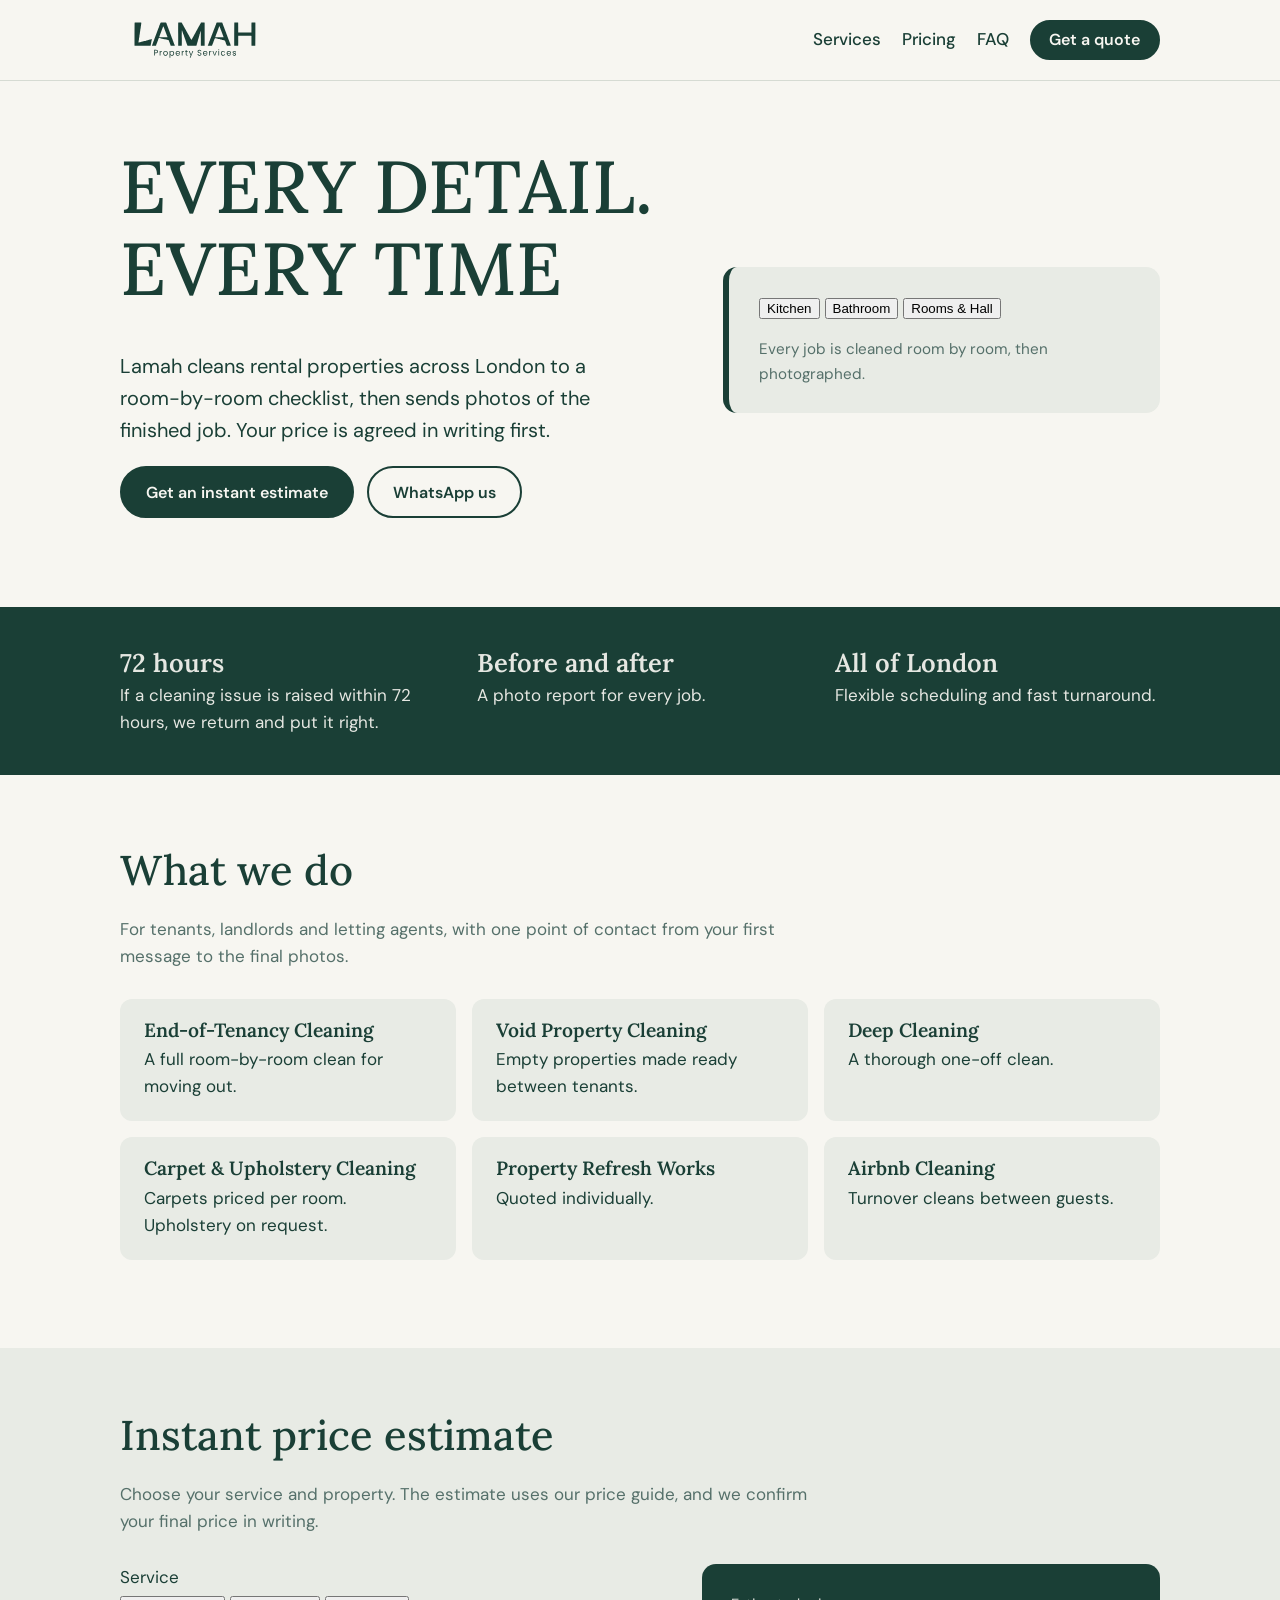
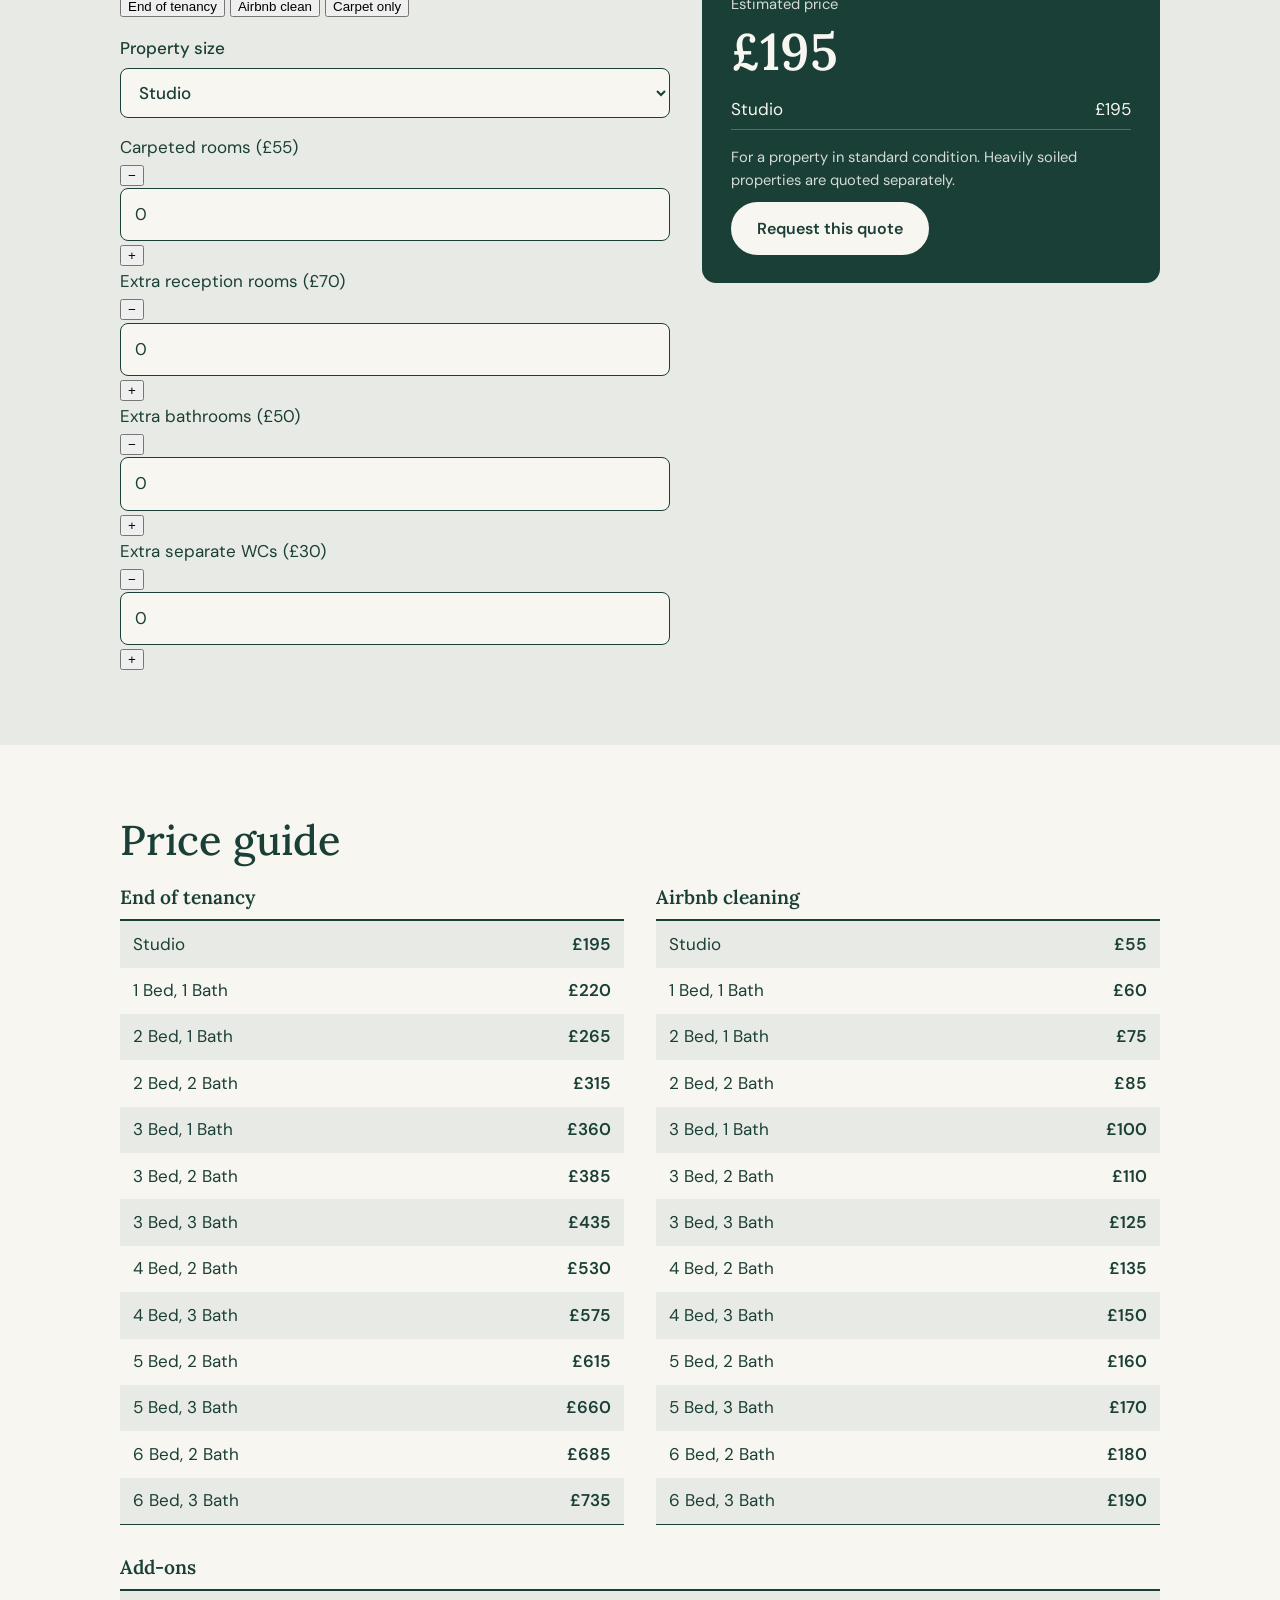
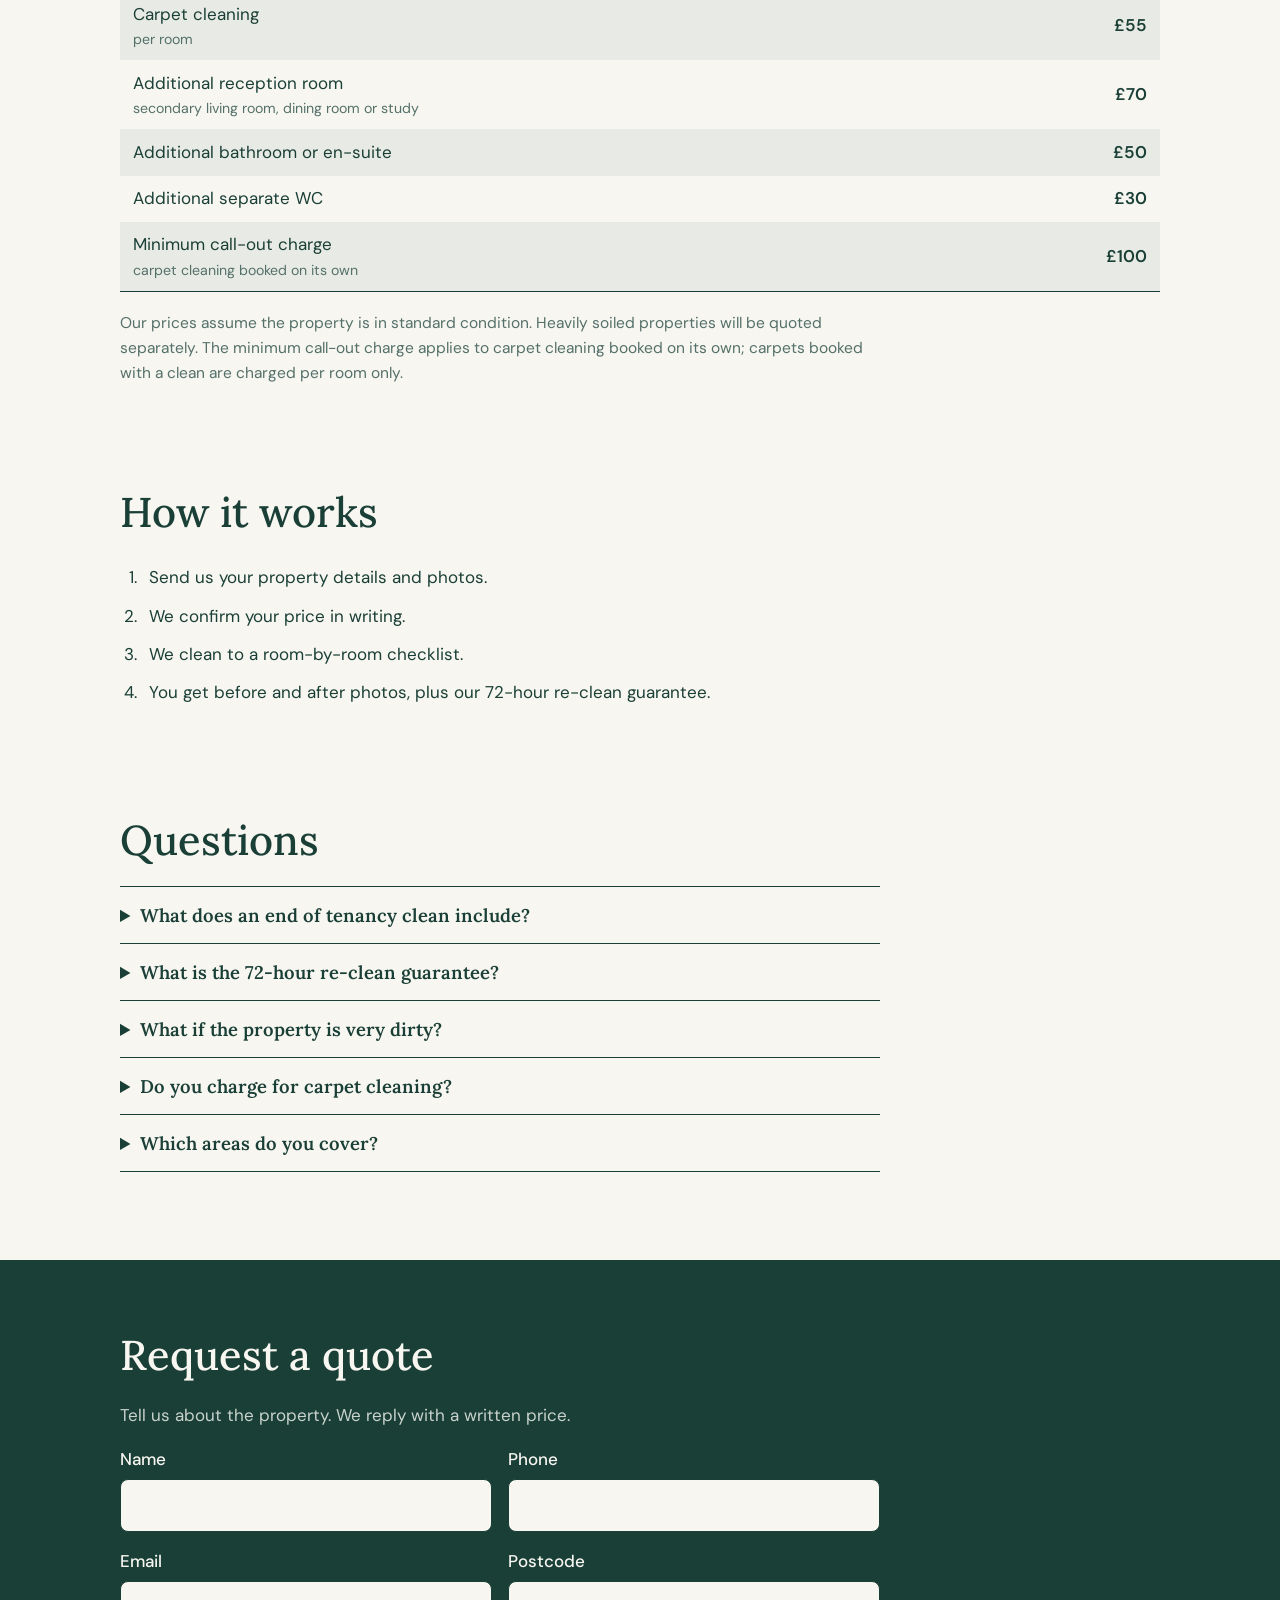
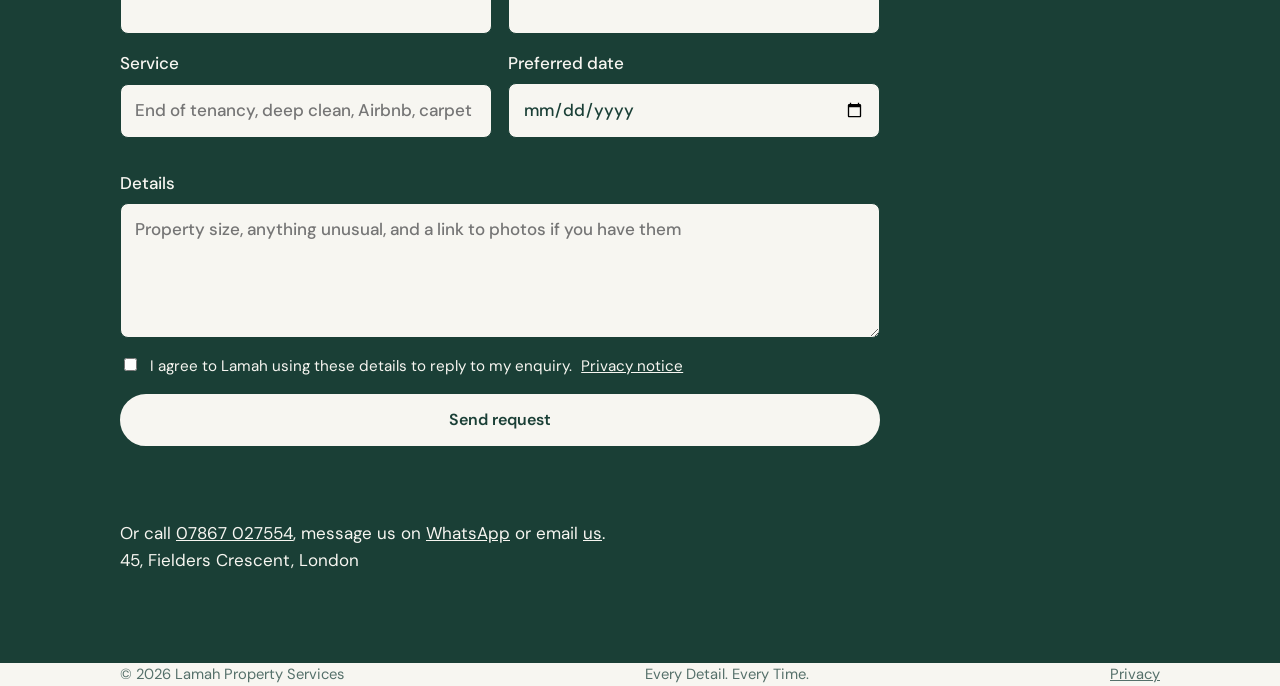
==== commit 2e778187: "Update index.html" ====
--- a/index.html
+++ b/index.html
@@ -6,7 +6,7 @@
 <title>Lamah Property Services | End of tenancy and deep cleaning in London</title>
 <meta name="description" content="End of tenancy, deep and Airbnb cleaning across London. Instant price estimate, written quotes, before and after photos and a 72-hour re-clean guarantee.">
 <meta property="og:title" content="Lamah Property Services"><meta property="og:description" content="Property cleaning across London for tenants, landlords and letting agents."><meta property="og:type" content="website">
-<link rel="icon" href="logo.svg" type="image/svg+xml">
+<link rel="icon" href="favicon.svg" type="image/svg+xml">
 <link rel="preconnect" href="https://fonts.googleapis.com"><link rel="preconnect" href="https://fonts.gstatic.com" crossorigin>
 <link href="https://fonts.googleapis.com/css2?family=DM+Sans:wght@400;500;600&family=Lora:wght@500;600&display=swap" rel="stylesheet">
 <link rel="stylesheet" href="style.css">
@@ -15,7 +15,7 @@
 <body>
 <header class="top"><div class="in">
   <a href="#top" class="brand"><img src="logo.svg" alt="Lamah Property Services" width="150" height="39"></a>
-  <nav aria-label="Main"><a href="#services">Services</a><a href="#estimate">Price estimate</a><a href="#prices">Prices</a><a href="#faq">FAQ</a><a class="btn sm" href="#quote">Get a quote</a></nav>
+  <nav aria-label="Main"><a href="#services">Services</a><a href="#estimate">Pricing</a><a href="#faq">FAQ</a><a class="btn sm" href="#quote">Get a quote</a></nav>
 </div></header>
 
 <main id="top">
@@ -26,8 +26,12 @@
     <p class="actions"><a class="btn" href="#estimate">Get an instant estimate</a><a class="btn ghost" href="https://wa.me/447867027554">WhatsApp us</a></p>
   </div>
   <aside class="check" aria-label="Checkout checklist">
-    <h2>Checkout checklist</h2>
-    <ul><li>Oven cleaned inside</li><li>Bathroom descaled</li><li>Behind and under appliances</li><li>Inside cupboards and drawers</li><li>Skirting boards and switches</li><li>Floors washed</li></ul>
+    <div class="tabs" role="tablist">
+      <button type="button" class="tab active" data-room="kitchen">Kitchen</button>
+      <button type="button" class="tab" data-room="bath">Bathroom</button>
+      <button type="button" class="tab" data-room="rooms">Rooms &amp; Hall</button>
+    </div>
+    <ul id="roomList"></ul>
     <p>Every job is cleaned room by room, then photographed.</p>
   </aside>
 </section>
@@ -56,12 +60,22 @@
   <p class="intro">Choose your service and property. The estimate uses our price guide, and we confirm your final price in writing.</p>
   <div class="est-grid">
     <form id="calc" aria-label="Price estimate">
-      <label>Service<select id="svc"><option value="eot">End of tenancy cleaning</option><option value="abnb">Airbnb cleaning</option><option value="carpet">Carpet cleaning only</option></select></label>
+      <div class="field">
+        <span class="lbl">Service</span>
+        <div class="pills" id="svcPills">
+          <button type="button" class="pill active" data-val="eot">End of tenancy</button>
+          <button type="button" class="pill" data-val="abnb">Airbnb clean</button>
+          <button type="button" class="pill" data-val="carpet">Carpet only</button>
+        </div>
+        <input type="hidden" id="svc" value="eot">
+      </div>
       <label id="sizeWrap">Property size<select id="size"></select></label>
-      <label>Carpeted rooms<input id="carpets" type="number" min="0" value="0"></label>
-      <label>Additional reception rooms<input id="recep" type="number" min="0" value="0"></label>
-      <label>Additional bathrooms or en-suites<input id="baths" type="number" min="0" value="0"></label>
-      <label>Additional separate WCs<input id="wcs" type="number" min="0" value="0"></label>
+      <div class="steppers">
+        <div class="step-row"><span>Carpeted rooms (£55)</span><div class="stepper"><button type="button" data-step="carpets" data-d="-1">−</button><input id="carpets" type="number" min="0" value="0" readonly><button type="button" data-step="carpets" data-d="1">+</button></div></div>
+        <div class="step-row"><span>Extra reception rooms (£70)</span><div class="stepper"><button type="button" data-step="recep" data-d="-1">−</button><input id="recep" type="number" min="0" value="0" readonly><button type="button" data-step="recep" data-d="1">+</button></div></div>
+        <div class="step-row"><span>Extra bathrooms (£50)</span><div class="stepper"><button type="button" data-step="baths" data-d="-1">−</button><input id="baths" type="number" min="0" value="0" readonly><button type="button" data-step="baths" data-d="1">+</button></div></div>
+        <div class="step-row"><span>Extra separate WCs (£30)</span><div class="stepper"><button type="button" data-step="wcs" data-d="-1">−</button><input id="wcs" type="number" min="0" value="0" readonly><button type="button" data-step="wcs" data-d="1">+</button></div></div>
+      </div>
     </form>
     <div class="result" aria-live="polite">
       <p class="small">Estimated price</p><p class="big" id="total">£0</p>
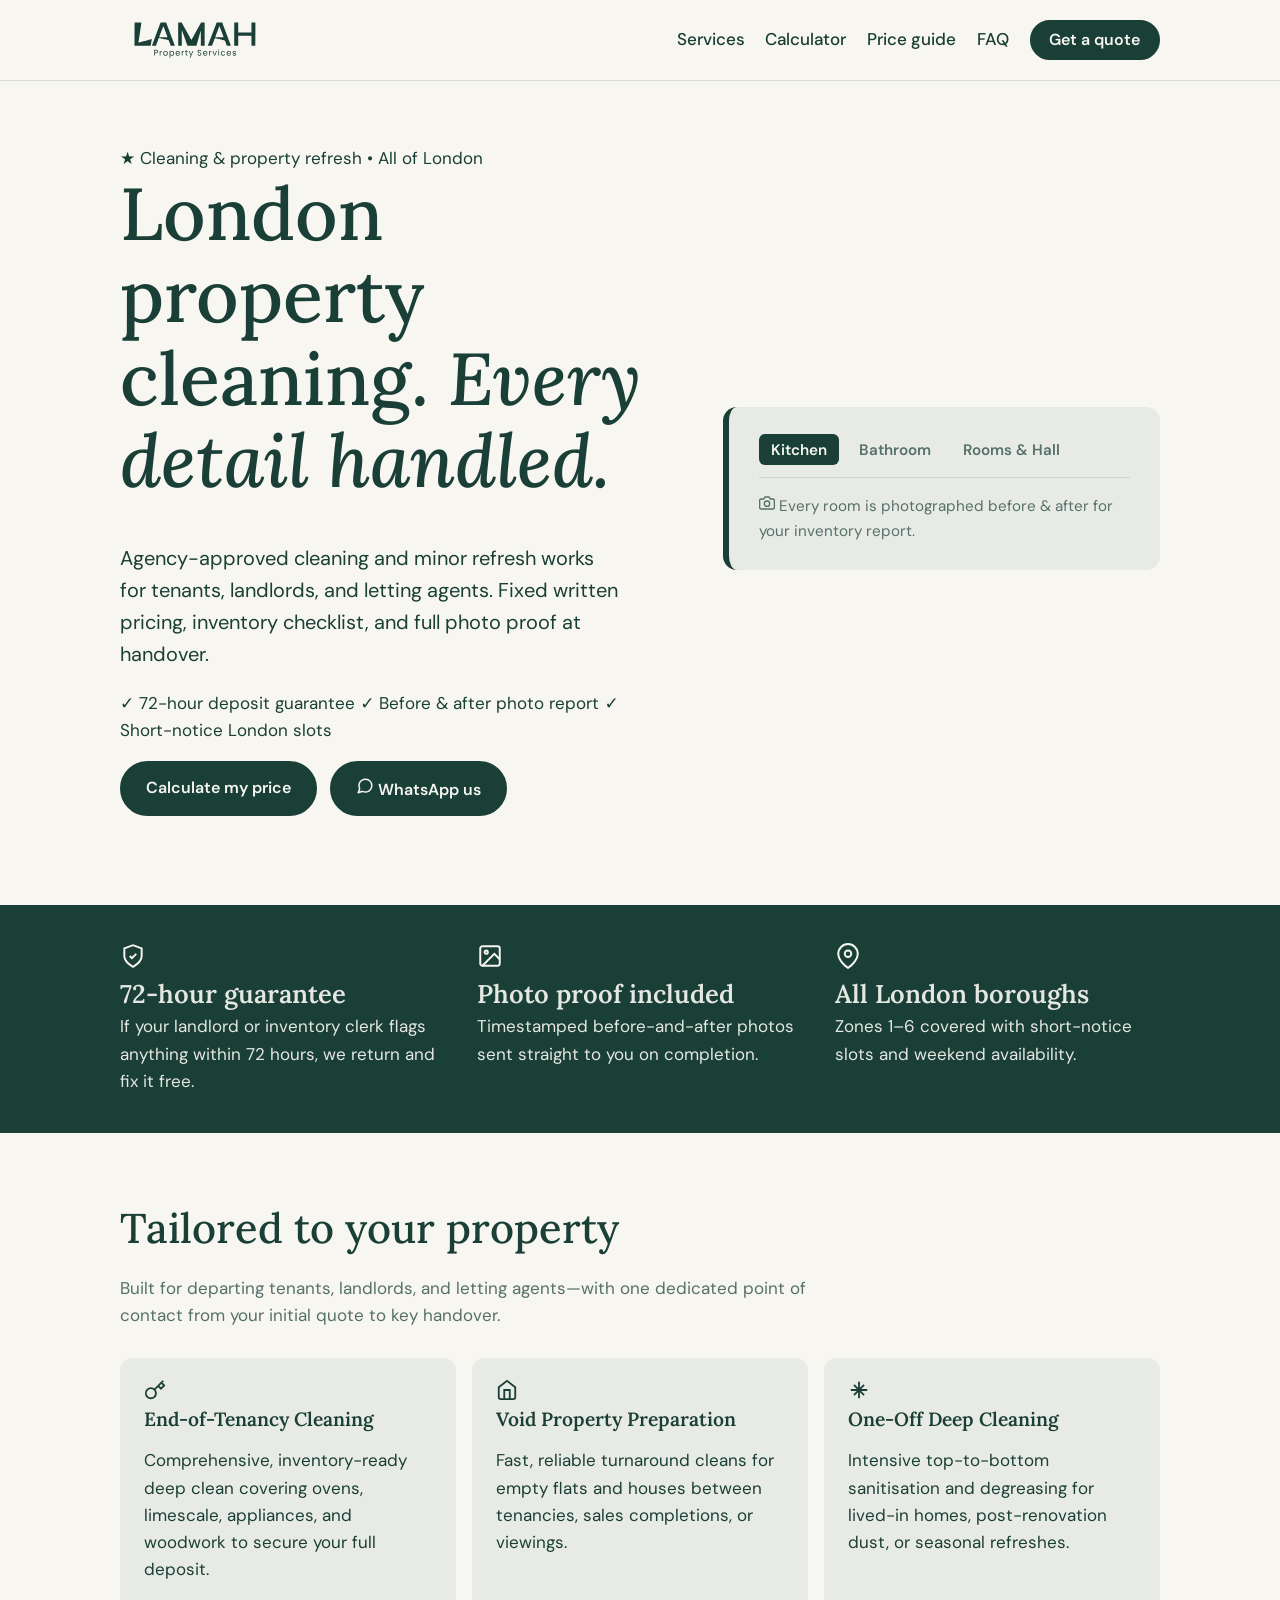
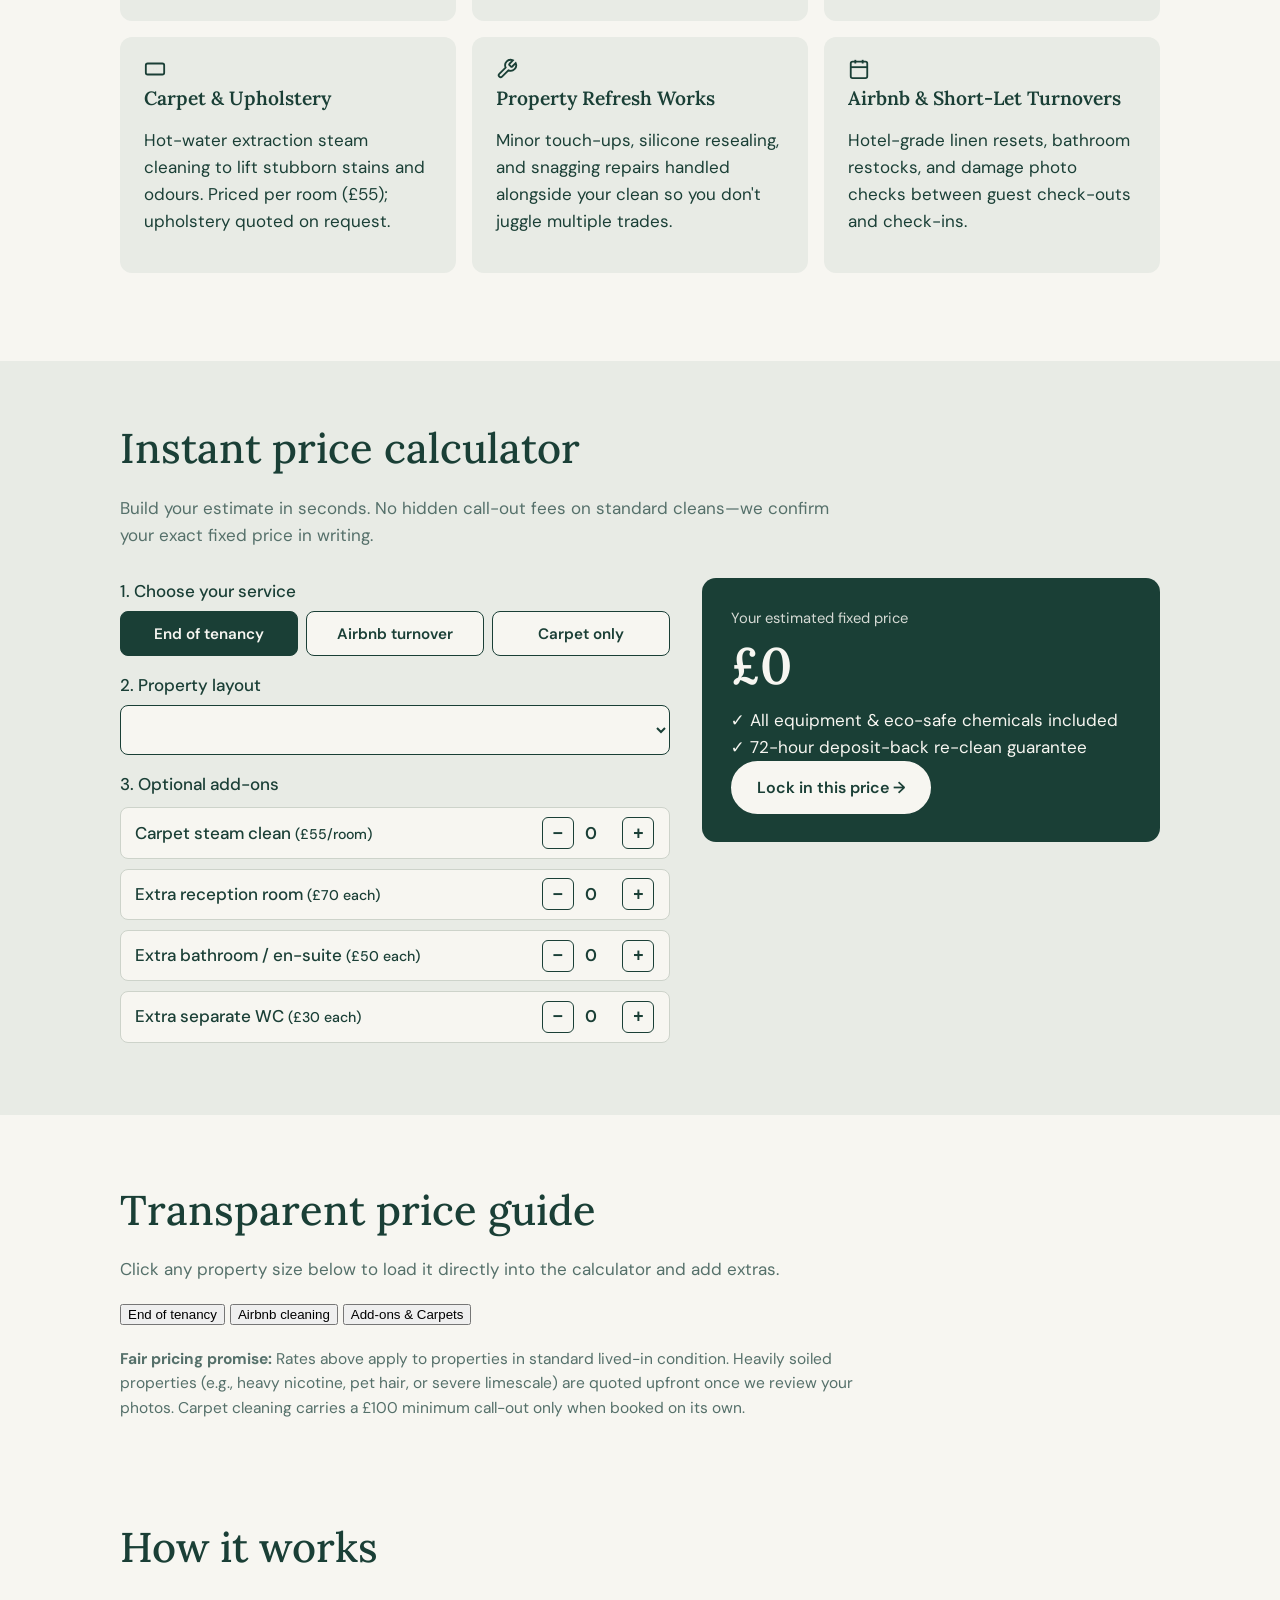
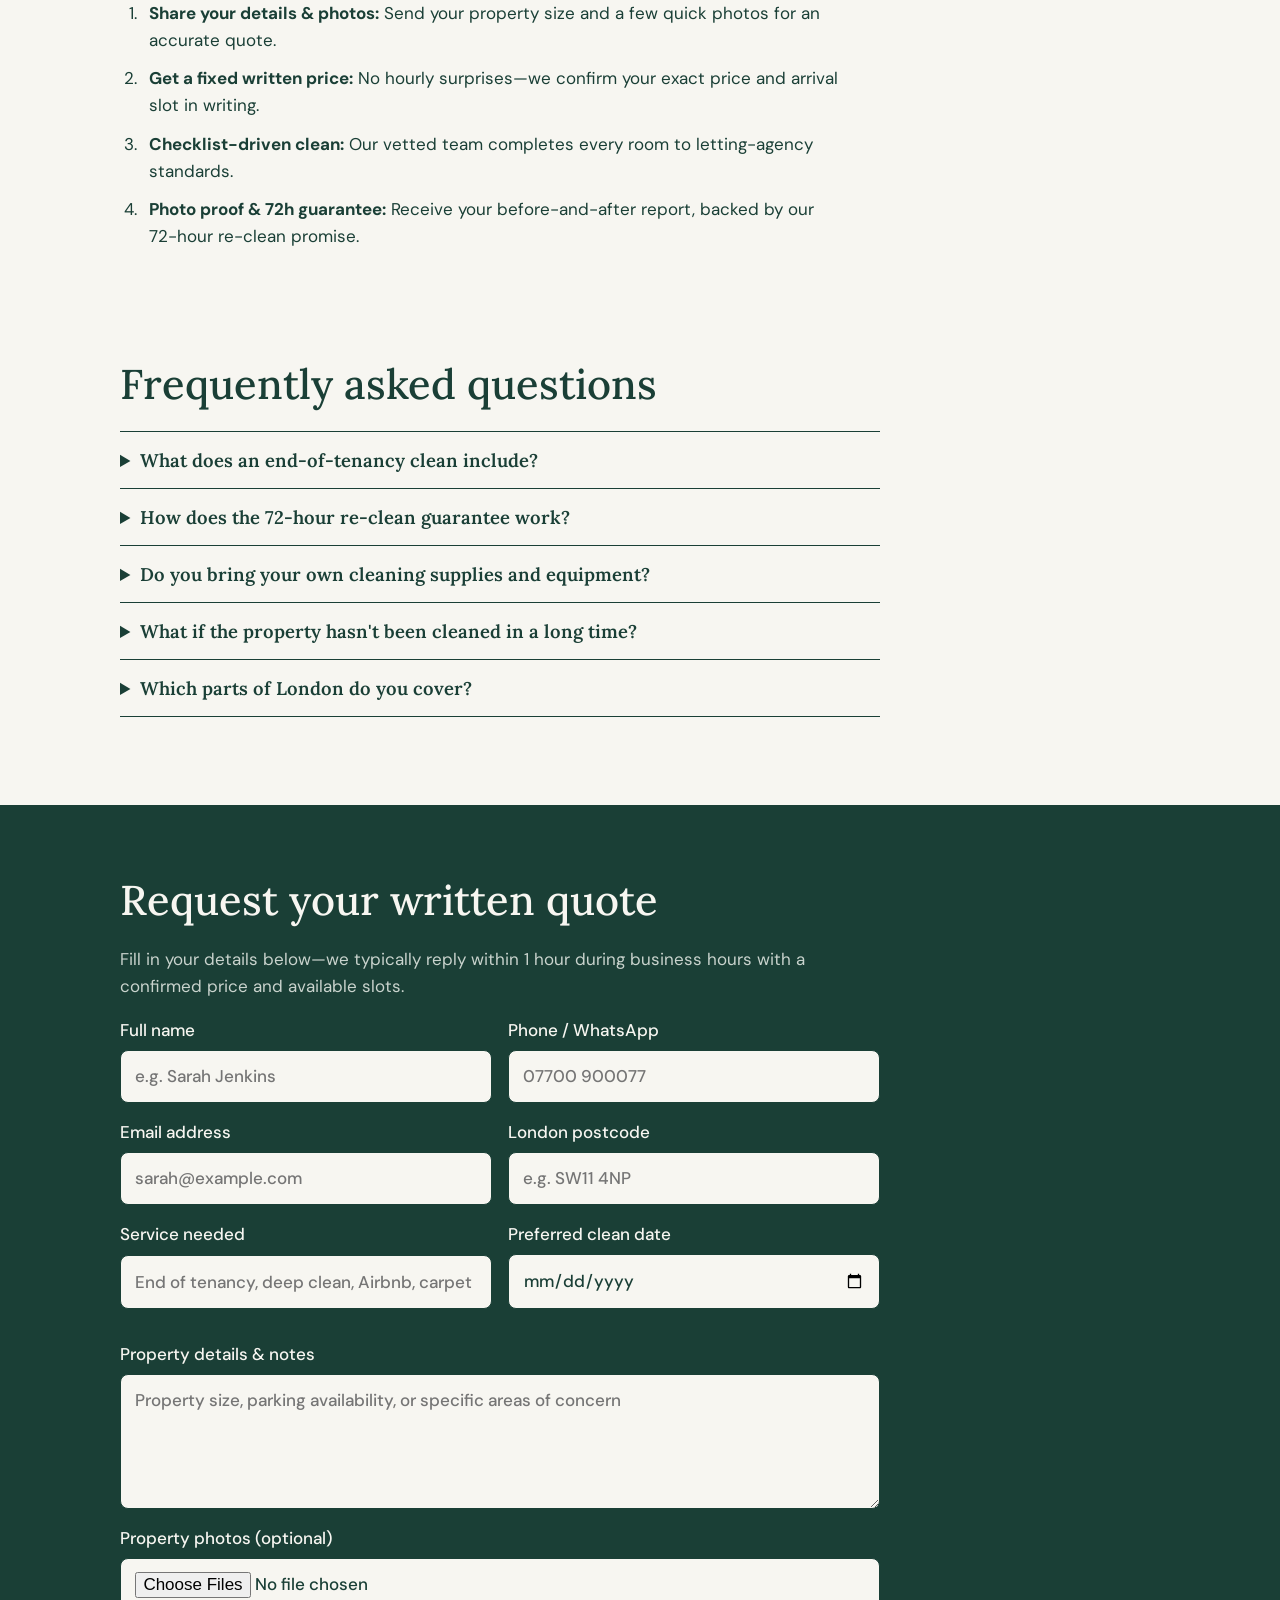
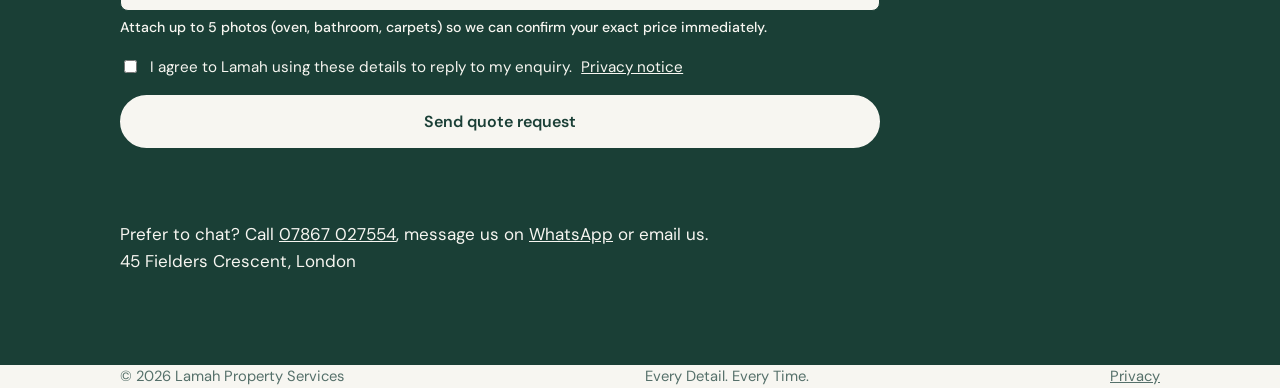
==== commit ee43877e: "Update index.html" ====
--- a/index.html
+++ b/index.html
@@ -3,129 +3,212 @@
 <head>
 <meta charset="utf-8">
 <meta name="viewport" content="width=device-width, initial-scale=1">
-<title>Lamah Property Services | End of tenancy and deep cleaning in London</title>
-<meta name="description" content="End of tenancy, deep and Airbnb cleaning across London. Instant price estimate, written quotes, before and after photos and a 72-hour re-clean guarantee.">
+<title>Lamah Property Services | End of Tenancy &amp; Deep Cleaning in London</title>
+<meta name="description" content="Agency-approved end of tenancy, deep and Airbnb cleaning across London. Instant price calculator, fixed written quotes, photo reports and a 72-hour re-clean guarantee.">
 <meta property="og:title" content="Lamah Property Services"><meta property="og:description" content="Property cleaning across London for tenants, landlords and letting agents."><meta property="og:type" content="website">
 <link rel="icon" href="favicon.svg" type="image/svg+xml">
 <link rel="preconnect" href="https://fonts.googleapis.com"><link rel="preconnect" href="https://fonts.gstatic.com" crossorigin>
-<link href="https://fonts.googleapis.com/css2?family=DM+Sans:wght@400;500;600&family=Lora:wght@500;600&display=swap" rel="stylesheet">
+<link href="https://fonts.googleapis.com/css2?family=DM+Sans:wght@400;500;600;700&family=Lora:ital,wght@0,500;0,600;1,500&display=swap" rel="stylesheet">
 <link rel="stylesheet" href="style.css">
 <script type="application/ld+json">{"@context":"https://schema.org","@type":"HouseCleaningService","name":"Lamah Property Services","telephone":"+447867027554","address":{"@type":"PostalAddress","streetAddress":"45 Fielders Crescent","addressLocality":"London","addressCountry":"GB"},"areaServed":"London","description":"End of tenancy, deep, void property and Airbnb cleaning for tenants, landlords and letting agents."}</script>
 </head>
 <body>
 <header class="top"><div class="in">
   <a href="#top" class="brand"><img src="logo.svg" alt="Lamah Property Services" width="150" height="39"></a>
-  <nav aria-label="Main"><a href="#services">Services</a><a href="#estimate">Pricing</a><a href="#faq">FAQ</a><a class="btn sm" href="#quote">Get a quote</a></nav>
+  <nav aria-label="Main">
+    <a href="#services">Services</a>
+    <a href="#estimate">Calculator</a>
+    <a href="#prices">Price guide</a>
+    <a href="#faq">FAQ</a>
+    <a class="btn sm" href="#quote">Get a quote</a>
+  </nav>
 </div></header>
 
 <main id="top">
-<section class="hero in">
-  <div>
-    <h1>EVERY DETAIL. EVERY TIME</h1>
-    <p class="lead">Lamah cleans rental properties across London to a room-by-room checklist, then sends photos of the finished job. Your price is agreed in writing first.</p>
-    <p class="actions"><a class="btn" href="#estimate">Get an instant estimate</a><a class="btn ghost" href="https://wa.me/447867027554">WhatsApp us</a></p>
-  </div>
-  <aside class="check" aria-label="Checkout checklist">
-    <div class="tabs" role="tablist">
-      <button type="button" class="tab active" data-room="kitchen">Kitchen</button>
-      <button type="button" class="tab" data-room="bath">Bathroom</button>
-      <button type="button" class="tab" data-room="rooms">Rooms &amp; Hall</button>
-    </div>
-    <ul id="roomList"></ul>
-    <p>Every job is cleaned room by room, then photographed.</p>
-  </aside>
+<section class="hero-wrap">
+  <div class="hero in">
+    <div class="hero-copy">
+      <span class="eyebrow">★ Cleaning &amp; property refresh • All of London</span>
+      <h1>London property cleaning. <em>Every detail handled.</em></h1>
+      <p class="lead">Agency-approved cleaning and minor refresh works for tenants, landlords, and letting agents. Fixed written pricing, inventory checklist, and full photo proof at handover.</p>
+      <div class="hero-checks">
+        <span>✓ 72-hour deposit guarantee</span>
+        <span>✓ Before &amp; after photo report</span>
+        <span>✓ Short-notice London slots</span>
+      </div>
+      <p class="actions">
+        <a class="btn gold-btn" href="#estimate">Calculate my price</a>
+        <a class="btn dark-ghost" href="https://wa.me/447867027554">
+          <svg width="18" height="18" viewBox="0 0 24 24" fill="none" stroke="currentColor" stroke-width="2" stroke-linecap="round" stroke-linejoin="round" aria-hidden="true"><path d="M21 11.5a8.38 8.38 0 0 1-.9 3.8 8.5 8.5 0 0 1-7.6 4.7 8.38 8.38 0 0 1-3.8-.9L3 21l1.9-5.7a8.38 8.38 0 0 1-.9-3.8 8.5 8.5 0 0 1 4.7-7.6 8.38 8.38 0 0 1 3.8-.9h.5a8.48 8.48 0 0 1 8 8v.5z"/></svg>
+          WhatsApp us
+        </a>
+      </p>
+    </div>
+
+    <aside class="check" aria-label="Checkout checklist">
+      <div class="tabs" role="tablist">
+        <button type="button" class="tab active" data-room="kitchen">Kitchen</button>
+        <button type="button" class="tab" data-room="bath">Bathroom</button>
+        <button type="button" class="tab" data-room="rooms">Rooms &amp; Hall</button>
+      </div>
+      <ul id="roomList"></ul>
+      <p class="check-foot">
+        <svg width="16" height="16" viewBox="0 0 24 24" fill="none" stroke="currentColor" stroke-width="2" aria-hidden="true"><path d="M23 19a2 2 0 0 1-2 2H3a2 2 0 0 1-2-2V8a2 2 0 0 1 2-2h4l2-3h6l2 3h4a2 2 0 0 1 2 2z"/><circle cx="12" cy="13" r="4"/></svg>
+        Every room is photographed before &amp; after for your inventory report.
+      </p>
+    </aside>
+  </div>
 </section>
 
 <section class="band"><div class="in three">
-  <p><strong>72 hours</strong>If a cleaning issue is raised within 72 hours, we return and put it right.</p>
-  <p><strong>Before and after</strong>A photo report for every job.</p>
-  <p><strong>All of London</strong>Flexible scheduling and fast turnaround.</p>
+  <div class="trust-item">
+    <svg width="26" height="26" viewBox="0 0 24 24" fill="none" stroke="currentColor" stroke-width="1.8" aria-hidden="true"><path d="M12 22s8-4 8-10V5l-8-3-8 3v7c0 6 8 10 8 10z"/><path d="m9 12 2 2 4-4"/></svg>
+    <p><strong>72-hour guarantee</strong>If your landlord or inventory clerk flags anything within 72 hours, we return and fix it free.</p>
+  </div>
+  <div class="trust-item">
+    <svg width="26" height="26" viewBox="0 0 24 24" fill="none" stroke="currentColor" stroke-width="1.8" aria-hidden="true"><rect x="3" y="3" width="18" height="18" rx="2"/><circle cx="8.5" cy="8.5" r="1.5"/><path d="m21 15-5-5L5 21"/></svg>
+    <p><strong>Photo proof included</strong>Timestamped before-and-after photos sent straight to you on completion.</p>
+  </div>
+  <div class="trust-item">
+    <svg width="26" height="26" viewBox="0 0 24 24" fill="none" stroke="currentColor" stroke-width="1.8" aria-hidden="true"><path d="M21 10c0 7-9 13-9 13s-9-6-9-13a9 9 0 0 1 18 0z"/><circle cx="12" cy="10" r="3"/></svg>
+    <p><strong>All London boroughs</strong>Zones 1–6 covered with short-notice slots and weekend availability.</p>
+  </div>
 </div></section>
 
 <section id="services" class="in sec">
-  <h2>What we do</h2>
-  <p class="intro">For tenants, landlords and letting agents, with one point of contact from your first message to the final photos.</p>
+  <h2>Tailored to your property</h2>
+  <p class="intro">Built for departing tenants, landlords, and letting agents—with one dedicated point of contact from your initial quote to key handover.</p>
   <ul class="cards">
-    <li><h3>End-of-Tenancy Cleaning</h3>A full room-by-room clean for moving out.</li>
-    <li><h3>Void Property Cleaning</h3>Empty properties made ready between tenants.</li>
-    <li><h3>Deep Cleaning</h3>A thorough one-off clean.</li>
-    <li><h3>Carpet &amp; Upholstery Cleaning</h3>Carpets priced per room. Upholstery on request.</li>
-    <li><h3>Property Refresh Works</h3>Quoted individually.</li>
-    <li><h3>Airbnb Cleaning</h3>Turnover cleans between guests.</li>
+    <li>
+      <div class="ico"><svg width="22" height="22" viewBox="0 0 24 24" fill="none" stroke="currentColor" stroke-width="2"><path d="M21 2l-2 2m-7.61 7.61a5.5 5.5 0 1 1-7.778 7.778 5.5 5.5 0 0 1 7.777-7.777zm0 0L15.5 7.5m0 0l3 3L22 7l-3-3m-3.5 3.5L19 4"/></svg></div>
+      <h3>End-of-Tenancy Cleaning</h3>
+      <p>Comprehensive, inventory-ready deep clean covering ovens, limescale, appliances, and woodwork to secure your full deposit.</p>
+    </li>
+    <li>
+      <div class="ico"><svg width="22" height="22" viewBox="0 0 24 24" fill="none" stroke="currentColor" stroke-width="2"><path d="M3 9l9-7 9 7v11a2 2 0 0 1-2 2H5a2 2 0 0 1-2-2z"/><polyline points="9 22 9 12 15 12 15 22"/></svg></div>
+      <h3>Void Property Preparation</h3>
+      <p>Fast, reliable turnaround cleans for empty flats and houses between tenancies, sales completions, or viewings.</p>
+    </li>
+    <li>
+      <div class="ico"><svg width="22" height="22" viewBox="0 0 24 24" fill="none" stroke="currentColor" stroke-width="2"><path d="M12 3v18M3 12h18m-3.5-5.5L6.5 17.5m11 0L6.5 6.5"/></svg></div>
+      <h3>One-Off Deep Cleaning</h3>
+      <p>Intensive top-to-bottom sanitisation and degreasing for lived-in homes, post-renovation dust, or seasonal refreshes.</p>
+    </li>
+    <li>
+      <div class="ico"><svg width="22" height="22" viewBox="0 0 24 24" fill="none" stroke="currentColor" stroke-width="2"><rect x="2" y="6" width="20" height="12" rx="2"/><path d="M6 12h.01M10 12h.01M14 12h.01M18 12h.01"/></svg></div>
+      <h3>Carpet &amp; Upholstery</h3>
+      <p>Hot-water extraction steam cleaning to lift stubborn stains and odours. Priced per room (£55); upholstery quoted on request.</p>
+    </li>
+    <li>
+      <div class="ico"><svg width="22" height="22" viewBox="0 0 24 24" fill="none" stroke="currentColor" stroke-width="2"><path d="M14.7 6.3a1 1 0 0 0 0 1.4l1.6 1.6a1 1 0 0 0 1.4 0l3.77-3.77a6 6 0 0 1-7.94 7.94l-6.91 6.91a2.12 2.12 0 0 1-3-3l6.91-6.91a6 6 0 0 1 7.94-7.94l-3.76 3.76z"/></svg></div>
+      <h3>Property Refresh Works</h3>
+      <p>Minor touch-ups, silicone resealing, and snagging repairs handled alongside your clean so you don't juggle multiple trades.</p>
+    </li>
+    <li>
+      <div class="ico"><svg width="22" height="22" viewBox="0 0 24 24" fill="none" stroke="currentColor" stroke-width="2"><rect x="3" y="4" width="18" height="18" rx="2" ry="2"/><line x1="16" y1="2" x2="16" y2="6"/><line x1="8" y1="2" x2="8" y2="6"/><line x1="3" y1="10" x2="21" y2="10"/></svg></div>
+      <h3>Airbnb &amp; Short-Let Turnovers</h3>
+      <p>Hotel-grade linen resets, bathroom restocks, and damage photo checks between guest check-outs and check-ins.</p>
+    </li>
   </ul>
 </section>
 
 <section id="estimate" class="est"><div class="in sec">
-  <h2>Instant price estimate</h2>
-  <p class="intro">Choose your service and property. The estimate uses our price guide, and we confirm your final price in writing.</p>
+  <h2>Instant price calculator</h2>
+  <p class="intro">Build your estimate in seconds. No hidden call-out fees on standard cleans—we confirm your exact fixed price in writing.</p>
   <div class="est-grid">
     <form id="calc" aria-label="Price estimate">
       <div class="field">
-        <span class="lbl">Service</span>
+        <span class="lbl">1. Choose your service</span>
         <div class="pills" id="svcPills">
           <button type="button" class="pill active" data-val="eot">End of tenancy</button>
-          <button type="button" class="pill" data-val="abnb">Airbnb clean</button>
+          <button type="button" class="pill" data-val="abnb">Airbnb turnover</button>
           <button type="button" class="pill" data-val="carpet">Carpet only</button>
         </div>
         <input type="hidden" id="svc" value="eot">
       </div>
-      <label id="sizeWrap">Property size<select id="size"></select></label>
+      <label id="sizeWrap">2. Property layout<select id="size"></select></label>
       <div class="steppers">
-        <div class="step-row"><span>Carpeted rooms (£55)</span><div class="stepper"><button type="button" data-step="carpets" data-d="-1">−</button><input id="carpets" type="number" min="0" value="0" readonly><button type="button" data-step="carpets" data-d="1">+</button></div></div>
-        <div class="step-row"><span>Extra reception rooms (£70)</span><div class="stepper"><button type="button" data-step="recep" data-d="-1">−</button><input id="recep" type="number" min="0" value="0" readonly><button type="button" data-step="recep" data-d="1">+</button></div></div>
-        <div class="step-row"><span>Extra bathrooms (£50)</span><div class="stepper"><button type="button" data-step="baths" data-d="-1">−</button><input id="baths" type="number" min="0" value="0" readonly><button type="button" data-step="baths" data-d="1">+</button></div></div>
-        <div class="step-row"><span>Extra separate WCs (£30)</span><div class="stepper"><button type="button" data-step="wcs" data-d="-1">−</button><input id="wcs" type="number" min="0" value="0" readonly><button type="button" data-step="wcs" data-d="1">+</button></div></div>
+        <span class="lbl" style="margin:0">3. Optional add-ons</span>
+        <div class="step-row"><span>Carpet steam clean <small>(£55/room)</small></span><div class="stepper"><button type="button" data-step="carpets" data-d="-1" aria-label="Decrease carpets">−</button><input id="carpets" type="number" min="0" value="0" readonly><button type="button" data-step="carpets" data-d="1" aria-label="Increase carpets">+</button></div></div>
+        <div class="step-row"><span>Extra reception room <small>(£70 each)</small></span><div class="stepper"><button type="button" data-step="recep" data-d="-1" aria-label="Decrease reception rooms">−</button><input id="recep" type="number" min="0" value="0" readonly><button type="button" data-step="recep" data-d="1" aria-label="Increase reception rooms">+</button></div></div>
+        <div class="step-row"><span>Extra bathroom / en-suite <small>(£50 each)</small></span><div class="stepper"><button type="button" data-step="baths" data-d="-1" aria-label="Decrease bathrooms">−</button><input id="baths" type="number" min="0" value="0" readonly><button type="button" data-step="baths" data-d="1" aria-label="Increase bathrooms">+</button></div></div>
+        <div class="step-row"><span>Extra separate WC <small>(£30 each)</small></span><div class="stepper"><button type="button" data-step="wcs" data-d="-1" aria-label="Decrease WCs">−</button><input id="wcs" type="number" min="0" value="0" readonly><button type="button" data-step="wcs" data-d="1" aria-label="Increase WCs">+</button></div></div>
       </div>
     </form>
     <div class="result" aria-live="polite">
-      <p class="small">Estimated price</p><p class="big" id="total">£0</p>
+      <p class="small">Your estimated fixed price</p>
+      <p class="big" id="total">£0</p>
       <ul id="lines"></ul>
-      <p class="small">For a property in standard condition. Heavily soiled properties are quoted separately.</p>
-      <a class="btn light" href="#quote" id="useEst">Request this quote</a>
+      <div class="perks">
+        <span>✓ All equipment &amp; eco-safe chemicals included</span>
+        <span>✓ 72-hour deposit-back re-clean guarantee</span>
+      </div>
+      <a class="btn light full" href="#quote" id="useEst">Lock in this price &rarr;</a>
     </div>
   </div>
 </div></section>
 
 <section id="prices" class="in sec">
-  <h2>Price guide</h2>
-  <div class="tables"><div><h3>End of tenancy</h3><table id="eot"></table></div><div><h3>Airbnb cleaning</h3><table id="abnb"></table></div></div>
-  <h3>Add-ons</h3><table id="addons"></table>
-  <p class="note">Our prices assume the property is in standard condition. Heavily soiled properties will be quoted separately. The minimum call-out charge applies to carpet cleaning booked on its own; carpets booked with a clean are charged per room only.</p>
+  <div class="pg-head">
+    <div>
+      <h2>Transparent price guide</h2>
+      <p class="intro">Click any property size below to load it directly into the calculator and add extras.</p>
+    </div>
+    <div class="pg-tabs" role="tablist" aria-label="Price guide categories">
+      <button type="button" class="pg-tab active" data-pg="eot">End of tenancy</button>
+      <button type="button" class="pg-tab" data-pg="abnb">Airbnb cleaning</button>
+      <button type="button" class="pg-tab" data-pg="addons">Add-ons &amp; Carpets</button>
+    </div>
+  </div>
+
+  <div class="pg-meta" id="pgMeta"></div>
+  <div class="pg-grid" id="pgGrid" aria-live="polite"></div>
+
+  <p class="note"><strong>Fair pricing promise:</strong> Rates above apply to properties in standard lived-in condition. Heavily soiled properties (e.g., heavy nicotine, pet hair, or severe limescale) are quoted upfront once we review your photos. Carpet cleaning carries a £100 minimum call-out only when booked on its own.</p>
 </section>
 
 <section id="how" class="in sec">
   <h2>How it works</h2>
-  <ol class="steps"><li>Send us your property details and photos.</li><li>We confirm your price in writing.</li><li>We clean to a room-by-room checklist.</li><li>You get before and after photos, plus our 72-hour re-clean guarantee.</li></ol>
+  <ol class="steps">
+    <li><strong>Share your details &amp; photos:</strong> Send your property size and a few quick photos for an accurate quote.</li>
+    <li><strong>Get a fixed written price:</strong> No hourly surprises—we confirm your exact price and arrival slot in writing.</li>
+    <li><strong>Checklist-driven clean:</strong> Our vetted team completes every room to letting-agency standards.</li>
+    <li><strong>Photo proof &amp; 72h guarantee:</strong> Receive your before-and-after report, backed by our 72-hour re-clean promise.</li>
+  </ol>
 </section>
 
 <section id="faq" class="in sec">
-  <h2>Questions</h2>
-  <details><summary>What does an end of tenancy clean include?</summary><p>Kitchen (oven inside, hob, extractor, cupboards, behind and under appliances), bathrooms descaled and scrubbed, living areas and bedrooms (skirting boards, switches, inside window sills and frames, wardrobes), hallways and floors. Carpet cleaning is a separate service.</p></details>
-  <details><summary>What is the 72-hour re-clean guarantee?</summary><p>If a cleaning issue is raised within 72 hours of your clean, we return to put it right.</p></details>
-  <details><summary>What if the property is very dirty?</summary><p>Our prices assume standard condition. Heavily soiled properties are quoted separately. Send photos with your enquiry and we can usually tell you upfront.</p></details>
-  <details><summary>Do you charge for carpet cleaning?</summary><p>Yes, as an add-on at £55 per room. Carpet cleaning booked on its own has a £100 minimum call-out charge.</p></details>
-  <details><summary>Which areas do you cover?</summary><p>All of London.</p></details>
+  <h2>Frequently asked questions</h2>
+  <details><summary>What does an end-of-tenancy clean include?</summary><p>Everything required for checkout: full kitchen degreasing (oven interior, racks, hob, extractor hood, fridge/freezer, behind and under appliances, inside all cupboards), full bathroom descaling, bedrooms and living areas (skirting boards, switches, doors, internal windows/sills, wardrobes), hallways, and floors. Carpet steam cleaning can be added for £55 per room.</p></details>
+  <details><summary>How does the 72-hour re-clean guarantee work?</summary><p>If you, your landlord, or your inventory clerk spot any missed cleaning detail within 72 hours of completion, send us the report or photos and our team will return free of charge to put it right.</p></details>
+  <details><summary>Do you bring your own cleaning supplies and equipment?</summary><p>Yes. Our teams arrive fully equipped with commercial-grade vacuums, steam cleaners, ladders, microfibre cloths, and professional descalers and degreasers.</p></details>
+  <details><summary>What if the property hasn't been cleaned in a long time?</summary><p>Our standard price guide covers properties in normal condition. If a property is heavily soiled or requires extreme limescale/grease removal, upload photos in the quote form below and we will send a fair, fixed written quote before you book.</p></details>
+  <details><summary>Which parts of London do you cover?</summary><p>We cover all London boroughs across Zones 1–6, seven days a week.</p></details>
 </section>
 
 <section id="quote" class="quote"><div class="in sec">
-  <h2>Request a quote</h2>
-  <p class="intro">Tell us about the property. We reply with a written price.</p>
-  <form id="qform" novalidate>
+  <h2>Request your written quote</h2>
+  <p class="intro">Fill in your details below—we typically reply within 1 hour during business hours with a confirmed price and available slots.</p>
+  <form id="qform" enctype="multipart/form-data" novalidate>
     <input type="text" name="_gotcha" tabindex="-1" autocomplete="off" class="hp" aria-hidden="true">
     <div class="grid2">
-      <label>Name<input name="name" required autocomplete="name"></label>
-      <label>Phone<input name="phone" type="tel" required autocomplete="tel"></label>
-      <label>Email<input name="email" type="email" required autocomplete="email"></label>
-      <label>Postcode<input name="postcode" required autocomplete="postal-code"></label>
-      <label>Service<input name="service" id="fService" placeholder="End of tenancy, deep clean, Airbnb, carpet"></label>
-      <label>Preferred date<input name="date" type="date"></label>
-    </div>
-    <label>Details<textarea name="details" id="fDetails" rows="4" placeholder="Property size, anything unusual, and a link to photos if you have them"></textarea></label>
+      <label>Full name<input name="name" required autocomplete="name" placeholder="e.g. Sarah Jenkins"></label>
+      <label>Phone / WhatsApp<input name="phone" type="tel" required autocomplete="tel" placeholder="07700 900077"></label>
+      <label>Email address<input name="email" type="email" required autocomplete="email" placeholder="sarah@example.com"></label>
+      <label>London postcode<input name="postcode" required autocomplete="postal-code" placeholder="e.g. SW11 4NP"></label>
+      <label>Service needed<input name="service" id="fService" placeholder="End of tenancy, deep clean, Airbnb, carpet"></label>
+      <label>Preferred clean date<input name="date" type="date"></label>
+    </div>
+    <label>Property details &amp; notes<textarea name="details" id="fDetails" rows="4" placeholder="Property size, parking availability, or specific areas of concern"></textarea></label>
+    <label>Property photos (optional)
+      <input type="file" name="photos" id="fPhotos" accept="image/*" multiple>
+      <small class="hint">Attach up to 5 photos (oven, bathroom, carpets) so we can confirm your exact price immediately.</small>
+    </label>
     <label class="consent"><input type="checkbox" name="consent" required> I agree to Lamah using these details to reply to my enquiry. <a href="privacy.html">Privacy notice</a></label>
-    <button class="btn light" type="submit">Send request</button>
+    <button class="btn light" type="submit">Send quote request</button>
     <p id="status" role="status"></p>
   </form>
-  <p class="direct">Or call <a href="tel:+447867027554">07867 027554</a>, message us on <a href="https://wa.me/447867027554">WhatsApp</a> or email <a data-mail="Quote request">us</a>.<br>45, Fielders Crescent, London</p>
+  <p class="direct">Prefer to chat? Call <a href="tel:+447867027554">07867 027554</a>, message us on <a href="https://wa.me/447867027554">WhatsApp</a> or email <a data-mail="Quote request">us</a>.<br>45 Fielders Crescent, London</p>
 </div></section>
 </main>
 
--- a/style.css
+++ b/style.css
@@ -8,27 +8,43 @@
 .top{position:sticky;top:0;z-index:5;background:rgba(247,246,241,.94);backdrop-filter:blur(8px);border-bottom:1px solid #d6dbd3}
 .top .in{display:flex;align-items:center;justify-content:space-between;gap:1rem;padding-top:.7rem;padding-bottom:.7rem}
 .brand img{display:block;height:auto}nav{display:flex;align-items:center;gap:1.3rem;font-weight:500}nav a{text-decoration:none}nav a:not(.btn):hover{text-decoration:underline}
-.btn{display:inline-block;padding:.85rem 1.5rem;border-radius:999px;background:var(--g);color:var(--c);text-decoration:none;font:600 1rem "DM Sans",sans-serif;border:2px solid var(--g);cursor:pointer}
-.btn.sm{padding:.45rem 1.1rem}.btn.ghost{background:transparent;color:var(--g)}.btn.light{background:var(--c);color:var(--g);border-color:var(--c)}.btn:hover{opacity:.88}
+.btn{display:inline-block;padding:.85rem 1.5rem;border-radius:999px;background:var(--g);color:var(--c);text-decoration:none;font:600 1rem "DM Sans",sans-serif;border:2px solid var(--g);cursor:pointer;transition:transform .15s,opacity .15s}
+.btn.sm{padding:.45rem 1.1rem}.btn.ghost{background:transparent;color:var(--g)}.btn.light{background:var(--c);color:var(--g);border-color:var(--c)}.btn:hover{opacity:.9;transform:translateY(-1px)}
 .actions{display:flex;gap:.8rem;flex-wrap:wrap}
 .hero{display:grid;grid-template-columns:1.25fr 1fr;gap:3.5rem;align-items:center;padding-top:4rem;padding-bottom:4.5rem}
 .lead{font-size:1.25rem;max-width:36ch}
 .check{background:var(--t);border-radius:14px;padding:1.7rem 1.9rem;border-left:6px solid var(--g)}
-.check h2{font-size:1.4rem}.check ul{list-style:none;margin:0 0 1rem;padding:0}
+.tabs{display:flex;gap:.5rem;margin-bottom:1rem;border-bottom:1px solid #cdd3ca;padding-bottom:.75rem}
+.tab{background:transparent;border:none;font:600 .95rem "DM Sans",sans-serif;color:var(--m);cursor:pointer;padding:.35rem .75rem;border-radius:6px;transition:all .2s}
+.tab.active{background:var(--g);color:var(--c)}
+.tab:hover:not(.active){background:rgba(26,63,54,.08)}
+.check ul{list-style:none;margin:0 0 1rem;padding:0}
 .check li{position:relative;padding:.5rem 0 .5rem 2.1rem;border-bottom:1px solid #cdd3ca}
-.check li::before{content:"";position:absolute;left:.25rem;top:.7rem;width:.55rem;height:1.05rem;border:solid var(--g);border-width:0 3px 3px 0;transform:rotate(40deg);opacity:0;animation:tk .35s forwards}
-.check li:nth-child(1)::before{animation-delay:.5s}.check li:nth-child(2)::before{animation-delay:.9s}.check li:nth-child(3)::before{animation-delay:1.3s}.check li:nth-child(4)::before{animation-delay:1.7s}.check li:nth-child(5)::before{animation-delay:2.1s}.check li:nth-child(6)::before{animation-delay:2.5s}
+.check li::before{content:"";position:absolute;left:.25rem;top:.7rem;width:.55rem;height:1.05rem;border:solid var(--g);border-width:0 3px 3px 0;transform:rotate(40deg);opacity:0;animation:tk .3s forwards}
+.check li:nth-child(1)::before{animation-delay:.05s}.check li:nth-child(2)::before{animation-delay:.12s}.check li:nth-child(3)::before{animation-delay:.19s}.check li:nth-child(4)::before{animation-delay:.26s}.check li:nth-child(5)::before{animation-delay:.33s}.check li:nth-child(6)::before{animation-delay:.4s}
 @keyframes tk{to{opacity:1}}
 .check p{margin:0;color:var(--m);font-size:.95rem}
 .band{background:var(--g);color:var(--c)}.three{display:grid;grid-template-columns:repeat(3,1fr);gap:2rem;padding-top:2.4rem;padding-bottom:2.4rem}
 .three p{margin:0;opacity:.92}.three strong{display:block;font:600 1.6rem Lora,serif;margin-bottom:.2rem;opacity:1}
 .intro{max-width:60ch;color:var(--m)}
 .cards{list-style:none;margin:1.8rem 0 0;padding:0;display:grid;grid-template-columns:repeat(auto-fit,minmax(300px,1fr));gap:1rem}
-.cards li{background:var(--t);padding:1.3rem 1.5rem;border-radius:12px}.cards h3{margin-bottom:.3rem}
+.cards li{background:var(--t);padding:1.3rem 1.5rem;border-radius:12px;transition:transform .2s ease,box-shadow .2s ease}
+.cards li:hover{transform:translateY(-4px);box-shadow:0 10px 24px rgba(26,63,54,.08)}
+.cards h3{margin-bottom:.3rem}
 .est{background:var(--t);margin-top:4.5rem}.est .sec{padding-bottom:4.5rem;padding-top:4rem}
 .est-grid{display:grid;grid-template-columns:1.2fr 1fr;gap:2rem;margin-top:1.8rem}
 #calc{display:grid;gap:1rem}label{display:grid;gap:.35rem;font-weight:500}
 select,input:not([type=checkbox]),textarea{font:inherit;padding:.75rem .9rem;border:1.5px solid var(--g);border-radius:8px;background:var(--c);color:var(--g);width:100%}
+.lbl{display:block;font-weight:500;margin-bottom:.4rem}
+.pills{display:flex;gap:.5rem;flex-wrap:wrap}
+.pill{flex:1;padding:.7rem .9rem;border:1.5px solid var(--g);border-radius:8px;background:var(--c);color:var(--g);font:600 .95rem "DM Sans",sans-serif;cursor:pointer;transition:.15s}
+.pill.active{background:var(--g);color:var(--c)}
+.steppers{display:grid;gap:.6rem}
+.step-row{display:flex;justify-content:space-between;align-items:center;background:var(--c);padding:.55rem .9rem;border-radius:8px;border:1.5px solid #cdd3ca;font-weight:500}
+.stepper{display:flex;align-items:center;gap:.4rem}
+.stepper button{width:32px;height:32px;border-radius:6px;border:1.5px solid var(--g);background:transparent;color:var(--g);font-weight:700;font-size:1.1rem;cursor:pointer;transition:.15s}
+.stepper button:hover{background:var(--g);color:var(--c)}
+.stepper input{width:36px;text-align:center;border:none;background:transparent;padding:0;font-weight:600}
 .result{background:var(--g);color:var(--c);border-radius:14px;padding:1.8rem;align-self:start}
 .result .small{font-size:.92rem;opacity:.85;margin:0 0 .6rem}.big{font:600 3.2rem/1 Lora,serif;margin:0 0 .8rem}
 #lines{list-style:none;padding:0;margin:0 0 1rem}#lines li{display:flex;justify-content:space-between;padding:.35rem 0;border-bottom:1px solid rgba(247,246,241,.25)}
